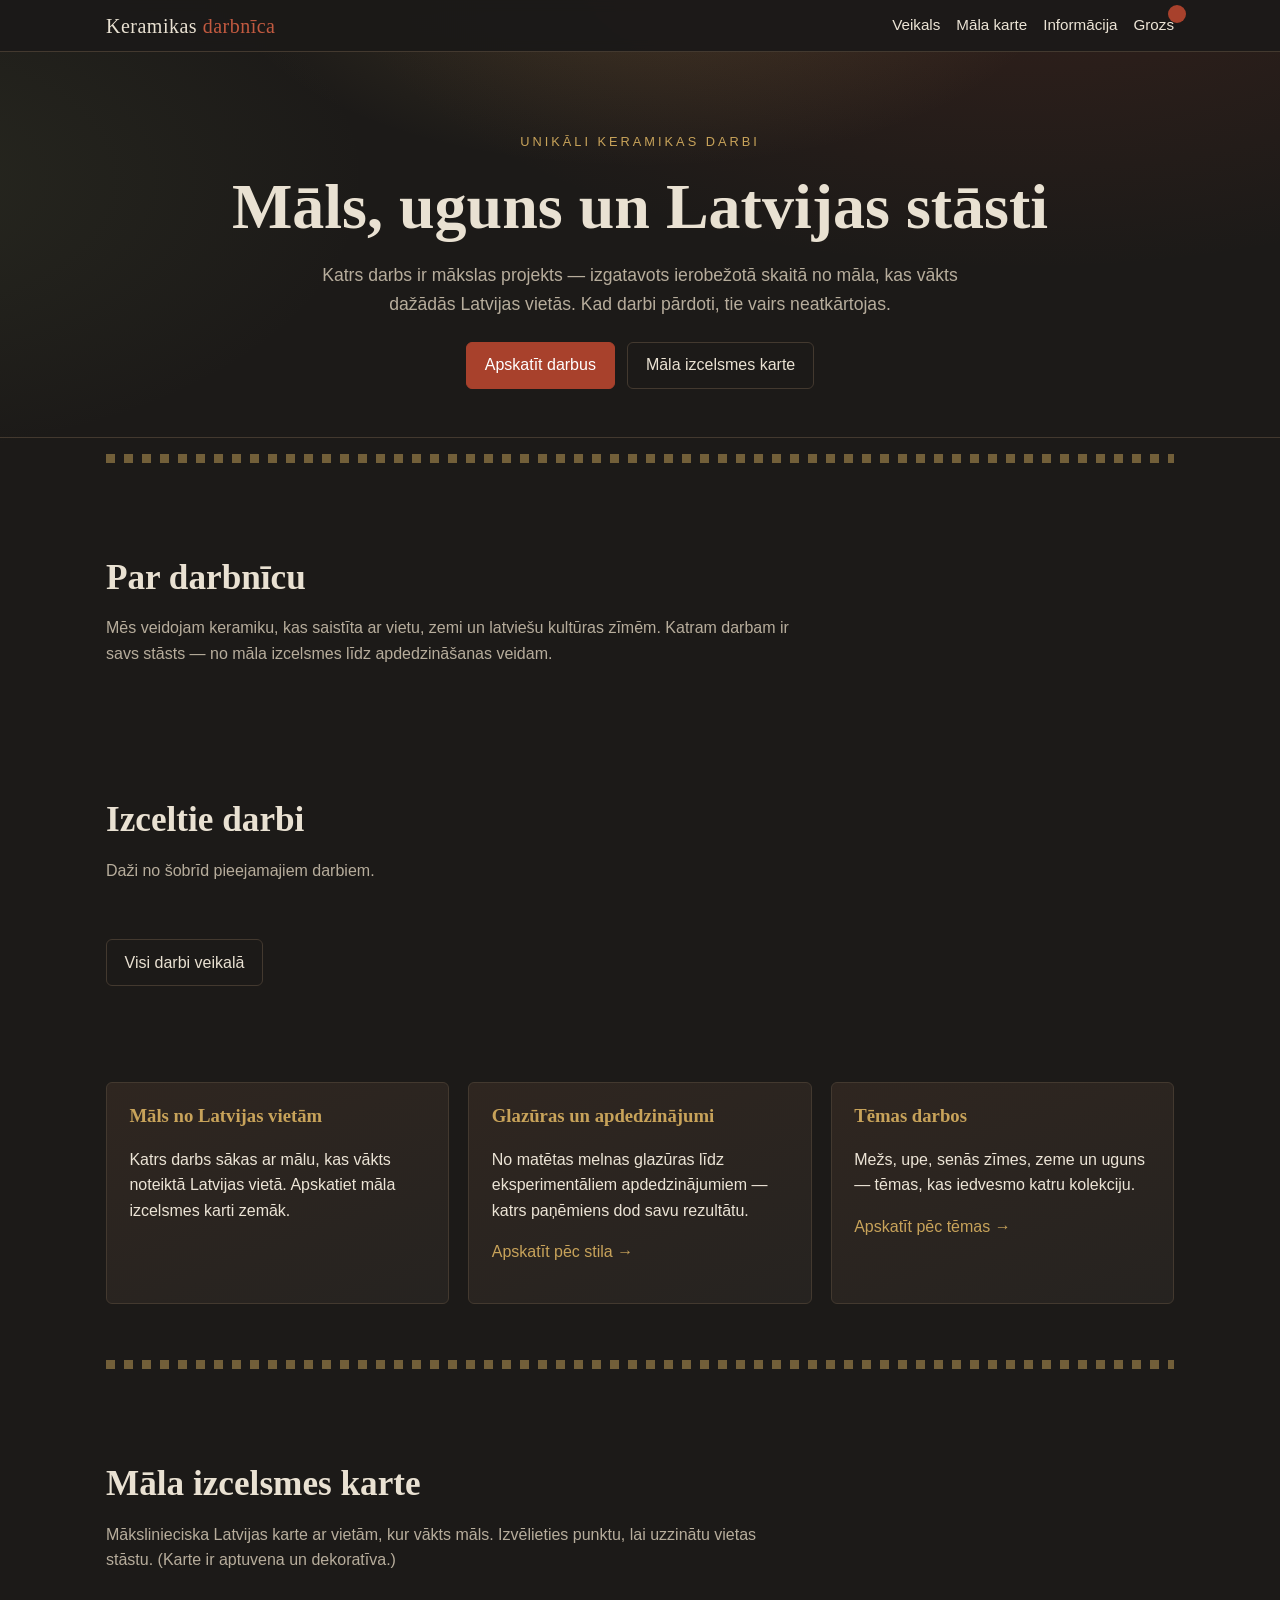
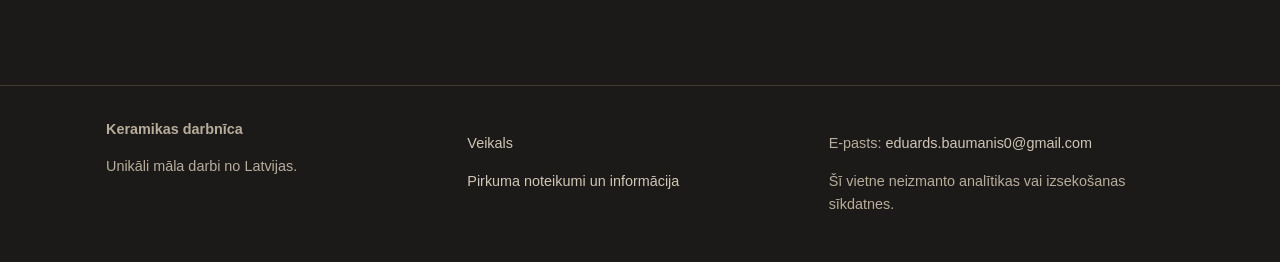
==== index.html @ 4bbc08e8 "Add complete Latvian ceramics e-store project Build a teaching-friendly e-store with plain HTML/CSS/" ====
<!DOCTYPE html>
<html lang="lv">
<head>
  <meta charset="UTF-8" />
  <meta name="viewport" content="width=device-width, initial-scale=1.0" />
  <title>Keramikas darbnīca – Unikāli māla darbi no Latvijas</title>
  <meta name="description" content="Unikāli, ierobežota skaita keramikas darbi no Latvijas māla. Māla izcelsmes karte, glazēšanas stili un darbu tēmas." />
  <!-- Open Graph tags for nicer link previews -->
  <meta property="og:title" content="Keramikas darbnīca – Unikāli māla darbi no Latvijas" />
  <meta property="og:description" content="Unikāli, ierobežota skaita keramikas darbi no Latvijas māla." />
  <meta property="og:type" content="website" />
  <link rel="stylesheet" href="css/style.css" />
</head>
<body>
  <a class="skip-link" href="#main">Pāriet uz saturu</a>

  <header class="site-header">
    <div class="container">
      <a class="brand" href="index.html">Keramikas <span>darbnīca</span></a>
      <nav class="main-nav" aria-label="Galvenā navigācija">
        <a href="shop.html">Veikals</a>
        <a href="index.html#mala-karte">Māla karte</a>
        <a href="legal.html">Informācija</a>
        <a class="cart-link" href="cart.html">Grozs
          <span id="cart-badge" class="cart-badge" hidden></span>
        </a>
      </nav>
    </div>
  </header>

  <main id="main">
    <!-- Hero -->
    <section class="hero">
      <div class="container">
        <p class="tagline">Unikāli keramikas darbi</p>
        <h1>Māls, uguns un Latvijas stāsti</h1>
        <p>
          Katrs darbs ir mākslas projekts — izgatavots ierobežotā skaitā no
          māla, kas vākts dažādās Latvijas vietās. Kad darbi pārdoti, tie
          vairs neatkārtojas.
        </p>
        <div class="hero-actions">
          <a class="btn btn-primary" href="shop.html">Apskatīt darbus</a>
          <a class="btn btn-secondary" href="index.html#mala-karte">Māla izcelsmes karte</a>
        </div>
      </div>
    </section>

    <div class="container"><div class="ornament" aria-hidden="true"></div></div>

    <!-- Intro -->
    <section class="section">
      <div class="container">
        <h2 class="section-title">Par darbnīcu</h2>
        <p class="section-intro">
          Mēs veidojam keramiku, kas saistīta ar vietu, zemi un latviešu
          kultūras zīmēm. Katram darbam ir savs stāsts — no māla izcelsmes
          līdz apdedzināšanas veidam.
        </p>
      </div>
    </section>

    <!-- Featured products -->
    <section class="section">
      <div class="container">
        <h2 class="section-title">Izceltie darbi</h2>
        <p class="section-intro">Daži no šobrīd pieejamajiem darbiem.</p>
        <div id="featured-grid" class="product-grid"></div>
        <p class="mt-2"><a class="btn btn-secondary" href="shop.html">Visi darbi veikalā</a></p>
      </div>
    </section>

    <!-- Storytelling sections -->
    <section class="section">
      <div class="container">
        <div class="story-grid">
          <article class="story-card">
            <h3>Māls no Latvijas vietām</h3>
            <p>Katrs darbs sākas ar mālu, kas vākts noteiktā Latvijas vietā.
               Apskatiet māla izcelsmes karti zemāk.</p>
          </article>
          <article class="story-card">
            <h3>Glazūras un apdedzinājumi</h3>
            <p>No matētas melnas glazūras līdz eksperimentāliem
               apdedzinājumiem — katrs paņēmiens dod savu rezultātu.</p>
            <p><a href="shop.html">Apskatīt pēc stila →</a></p>
          </article>
          <article class="story-card">
            <h3>Tēmas darbos</h3>
            <p>Mežs, upe, senās zīmes, zeme un uguns — tēmas, kas iedvesmo
               katru kolekciju.</p>
            <p><a href="shop.html">Apskatīt pēc tēmas →</a></p>
          </article>
        </div>
      </div>
    </section>

    <div class="container"><div class="ornament" aria-hidden="true"></div></div>

    <!-- Clay origin map -->
    <section class="section" id="mala-karte">
      <div class="container">
        <h2 class="section-title">Māla izcelsmes karte</h2>
        <p class="section-intro">
          Mākslinieciska Latvijas karte ar vietām, kur vākts māls. Izvēlieties
          punktu, lai uzzinātu vietas stāstu. (Karte ir aptuvena un dekoratīva.)
        </p>
        <div id="clay-map"></div>
      </div>
    </section>
  </main>

  <footer class="site-footer">
    <div class="container footer-grid">
      <div>
        <strong>Keramikas darbnīca</strong>
        <p>Unikāli māla darbi no Latvijas.</p>
      </div>
      <div>
        <p><a href="shop.html">Veikals</a></p>
        <p><a href="legal.html">Pirkuma noteikumi un informācija</a></p>
      </div>
      <div>
        <p>E-pasts: <a href="mailto:eduards.baumanis0@gmail.com">eduards.baumanis0@gmail.com</a></p>
        <p>Šī vietne neizmanto analītikas vai izsekošanas sīkdatnes.</p>
      </div>
    </div>
  </footer>

  <!-- config.js (your local copy of config.example.js) must load first -->
  <script src="js/config.js"></script>
  <script type="module">
    import { fetchFeaturedProducts } from "./js/products.js";
    import { formatPrice, escapeHtml, availabilityLabel } from "./js/utils.js";
    import { updateCartBadge } from "./js/cart.js";
    import { initMap } from "./js/map.js";

    updateCartBadge();

    // Render featured products on the homepage.
    (async () => {
      const grid = document.getElementById("featured-grid");
      try {
        const products = await fetchFeaturedProducts(3);
        if (products.length === 0) {
          grid.innerHTML = "<p>Pagaidām nav pieejamu darbu.</p>";
          return;
        }
        grid.innerHTML = products.map((p) => `
          <article class="product-card">
            <a class="product-card-link" href="product.html?id=${encodeURIComponent(p.id)}">
              <div class="product-card-image-wrap">
                <img class="product-card-image" src="${escapeHtml(p.mainImage.url)}"
                     alt="${escapeHtml(p.mainImage.alt)}" loading="lazy" />
              </div>
              <h3 class="product-card-title">${escapeHtml(p.title_lv)}</h3>
            </a>
            <p class="product-card-price">${formatPrice(p.price_eur)}</p>
            <p class="product-card-availability">${escapeHtml(availabilityLabel(p))}</p>
            <a class="btn btn-secondary product-card-cta" href="product.html?id=${encodeURIComponent(p.id)}">Apskatīt</a>
          </article>
        `).join("");
      } catch (e) {
        console.error(e);
        grid.innerHTML = "<p>Neizdevās ielādēt darbus.</p>";
      }
    })();

    initMap("#clay-map");
  </script>
</body>
</html>
---- css/style.css ----
/* ============================================================
   style.css
   Dark, artistic, folklore-inspired theme for the ceramics e-store.
   Mobile-first. Uses CSS variables, gradients and pure-CSS
   ornament patterns (no copyrighted images).
   ============================================================ */

/* ---------- Design tokens (colours, fonts, spacing) ---------- */
:root {
  --clay-red: #a8412c;
  --clay-red-soft: #c25a40;
  --charcoal: #1c1a18;
  --charcoal-2: #262320;
  --dark-brown: #2f2620;
  --muted-gold: #c8a35a;
  --moss-green: #6c7a4d;
  --linen: #e9e1d2;
  --linen-soft: #cfc6b6;
  --text: #ece4d6;
  --text-dim: #b7ad9c;
  --border: #43392f;

  --font-head: "Georgia", "Times New Roman", serif;
  --font-body: "Helvetica Neue", Arial, sans-serif;

  --space: 1rem;
  --radius: 6px;
  --maxw: 1100px;
}

/* ---------- Base reset ---------- */
*, *::before, *::after { box-sizing: border-box; }

html { scroll-behavior: smooth; }

body {
  margin: 0;
  font-family: var(--font-body);
  color: var(--text);
  line-height: 1.6;
  /* Earthy gradient background instead of a heavy image. */
  background:
    radial-gradient(1200px 600px at 80% -10%, rgba(168,65,44,0.18), transparent 60%),
    radial-gradient(900px 500px at -10% 20%, rgba(108,122,77,0.14), transparent 55%),
    var(--charcoal);
  background-attachment: fixed;
}

h1, h2, h3 { font-family: var(--font-head); line-height: 1.2; color: var(--linen); }

a { color: var(--muted-gold); text-decoration: none; }
a:hover { text-decoration: underline; }

img { max-width: 100%; display: block; }

.container { width: 100%; max-width: var(--maxw); margin: 0 auto; padding: 0 var(--space); }

/* ---------- Latvian-ornament inspired divider ----------
   A repeating CSS pattern of small diamonds (a nod to the
   ethnographic "Auseklis"/diamond motifs) - fully original. */
.ornament {
  height: 18px;
  background-image:
    linear-gradient(135deg, var(--muted-gold) 25%, transparent 25%),
    linear-gradient(225deg, var(--muted-gold) 25%, transparent 25%),
    linear-gradient(315deg, var(--muted-gold) 25%, transparent 25%),
    linear-gradient(45deg, var(--muted-gold) 25%, transparent 25%);
  background-size: 18px 18px;
  background-position: 0 0, 9px 0, 9px -9px, 0 9px;
  opacity: 0.5;
  margin: var(--space) 0;
}

/* ---------- Header / navigation ---------- */
.site-header {
  position: sticky; top: 0; z-index: 50;
  background: rgba(28,26,24,0.92);
  backdrop-filter: blur(6px);
  border-bottom: 1px solid var(--border);
}
.site-header .container {
  display: flex; align-items: center; justify-content: space-between;
  padding-top: 0.6rem; padding-bottom: 0.6rem; gap: var(--space);
}
.brand { font-family: var(--font-head); font-size: 1.25rem; color: var(--linen); letter-spacing: 0.5px; }
.brand span { color: var(--clay-red-soft); }

.main-nav { display: flex; gap: 1rem; align-items: center; flex-wrap: wrap; }
.main-nav a { color: var(--text); font-size: 0.95rem; }
.main-nav a:hover { color: var(--muted-gold); }

.cart-link { position: relative; }
.cart-badge {
  position: absolute; top: -8px; right: -12px;
  background: var(--clay-red); color: #fff;
  border-radius: 999px; font-size: 0.7rem;
  min-width: 18px; height: 18px; padding: 0 5px;
  display: inline-flex; align-items: center; justify-content: center;
}

/* ---------- Buttons ---------- */
.btn {
  display: inline-block; cursor: pointer;
  font: inherit; padding: 0.6rem 1.1rem;
  border-radius: var(--radius); border: 1px solid transparent;
  text-align: center; transition: background 0.15s, transform 0.05s;
}
.btn:active { transform: translateY(1px); }
.btn-primary { background: var(--clay-red); color: #fff; border-color: var(--clay-red); }
.btn-primary:hover { background: var(--clay-red-soft); text-decoration: none; }
.btn-primary:disabled { background: #5a5048; border-color: #5a5048; cursor: not-allowed; color: var(--text-dim); }
.btn-secondary { background: transparent; color: var(--linen); border-color: var(--border); }
.btn-secondary:hover { border-color: var(--muted-gold); color: var(--muted-gold); text-decoration: none; }
.btn-small { padding: 0.35rem 0.6rem; font-size: 0.85rem; }

/* ---------- Focus states (accessibility) ---------- */
a:focus-visible, button:focus-visible, input:focus-visible,
select:focus-visible, textarea:focus-visible, [tabindex]:focus-visible {
  outline: 3px solid var(--muted-gold);
  outline-offset: 2px;
}

/* ---------- Hero ---------- */
.hero {
  position: relative;
  padding: 4rem 0 3rem;
  text-align: center;
  border-bottom: 1px solid var(--border);
  background:
    radial-gradient(700px 320px at 50% -20%, rgba(200,163,90,0.18), transparent 60%);
}
.hero h1 { font-size: clamp(2.2rem, 6vw, 4rem); margin: 0.2rem 0; }
.hero p { color: var(--text-dim); max-width: 640px; margin: 1rem auto; font-size: 1.1rem; }
.hero .tagline { color: var(--muted-gold); text-transform: uppercase; letter-spacing: 3px; font-size: 0.8rem; }
.hero-actions { display: flex; gap: 0.8rem; justify-content: center; flex-wrap: wrap; margin-top: 1.5rem; }

/* ---------- Section headings ---------- */
.section { padding: 2.5rem 0; }
.section-title { font-size: clamp(1.5rem, 4vw, 2.2rem); margin-bottom: 0.3rem; }
.section-intro { color: var(--text-dim); max-width: 700px; margin-bottom: 1.5rem; }

/* ---------- Product grid ---------- */
.product-grid {
  display: grid; gap: 1.2rem;
  grid-template-columns: 1fr;
}
@media (min-width: 560px) { .product-grid { grid-template-columns: repeat(2, 1fr); } }
@media (min-width: 860px) { .product-grid { grid-template-columns: repeat(3, 1fr); } }

.product-card {
  background: var(--charcoal-2);
  border: 1px solid var(--border);
  border-radius: var(--radius);
  overflow: hidden;
  display: flex; flex-direction: column;
}
.product-card-link { color: inherit; }
.product-card-image-wrap { position: relative; aspect-ratio: 4 / 3; background: var(--dark-brown); }
.product-card-image { width: 100%; height: 100%; object-fit: cover; }
.product-card.is-sold-out .product-card-image { filter: grayscale(0.6) brightness(0.7); }
.badge {
  position: absolute; top: 0.6rem; left: 0.6rem;
  padding: 0.2rem 0.6rem; border-radius: var(--radius);
  font-size: 0.75rem; letter-spacing: 1px; text-transform: uppercase;
}
.badge-sold { background: var(--charcoal); color: var(--clay-red-soft); border: 1px solid var(--clay-red-soft); }

.product-card-title { font-size: 1.1rem; margin: 0.7rem 0.8rem 0.2rem; }
.product-card-meta { color: var(--text-dim); font-size: 0.85rem; margin: 0 0.8rem; }
.product-card-price { color: var(--muted-gold); font-size: 1.1rem; margin: 0.4rem 0.8rem 0; }
.product-card-availability { font-size: 0.85rem; color: var(--text-dim); margin: 0.2rem 0.8rem 0.6rem; }
.product-card-cta { margin: auto 0.8rem 0.8rem; }

/* ---------- Storytelling sections on homepage ---------- */
.story-grid { display: grid; gap: 1.2rem; grid-template-columns: 1fr; }
@media (min-width: 760px) { .story-grid { grid-template-columns: repeat(3, 1fr); } }
.story-card {
  background: linear-gradient(160deg, var(--dark-brown), var(--charcoal-2));
  border: 1px solid var(--border); border-radius: var(--radius);
  padding: 1.4rem;
}
.story-card h3 { color: var(--muted-gold); margin-top: 0; }

/* ---------- Filters (shop) ---------- */
.shop-layout { display: grid; gap: 1.5rem; grid-template-columns: 1fr; }
@media (min-width: 900px) { .shop-layout { grid-template-columns: 250px 1fr; } }
.filters {
  background: var(--charcoal-2); border: 1px solid var(--border);
  border-radius: var(--radius); padding: 1rem; align-self: start;
}
.filters h2 { font-size: 1.1rem; margin-top: 0; }
.filter-field { display: block; margin-bottom: 0.9rem; }
.filter-field span { display: block; font-size: 0.85rem; color: var(--text-dim); margin-bottom: 0.25rem; }

/* ---------- Forms ---------- */
input, select, textarea {
  width: 100%; font: inherit;
  padding: 0.55rem 0.6rem;
  background: var(--charcoal); color: var(--text);
  border: 1px solid var(--border); border-radius: var(--radius);
}
label { display: block; }
.form-field { margin-bottom: 1rem; }
.form-field > span { display: block; margin-bottom: 0.3rem; font-size: 0.9rem; color: var(--text-dim); }
.required-star { color: var(--clay-red-soft); }

/* ---------- Alerts ---------- */
.alert { padding: 0.7rem 0.9rem; border-radius: var(--radius); margin: 0.6rem 0; border: 1px solid var(--border); }
.alert-info { background: rgba(108,122,77,0.15); color: var(--linen); }
.alert-success { background: rgba(108,122,77,0.25); border-color: var(--moss-green); color: var(--linen); }
.alert-error { background: rgba(168,65,44,0.2); border-color: var(--clay-red); color: #f3d9d2; }

/* ---------- Product detail page ---------- */
.product-layout { display: grid; gap: 2rem; grid-template-columns: 1fr; }
@media (min-width: 800px) { .product-layout { grid-template-columns: 1fr 1fr; } }

.gallery-main {
  width: 100%; aspect-ratio: 1 / 1; object-fit: cover;
  border-radius: var(--radius); border: 1px solid var(--border); background: var(--dark-brown);
}
.gallery-thumbs { display: flex; gap: 0.5rem; margin-top: 0.6rem; flex-wrap: wrap; }
.gallery-thumb {
  width: 64px; height: 64px; padding: 0; cursor: pointer;
  border: 1px solid var(--border); border-radius: var(--radius); overflow: hidden; background: none;
}
.gallery-thumb.is-active { border-color: var(--muted-gold); }
.gallery-thumb img { width: 100%; height: 100%; object-fit: cover; }

.product-tagline { color: var(--muted-gold); text-transform: uppercase; letter-spacing: 2px; font-size: 0.75rem; margin: 0; }
.product-title { font-size: clamp(1.8rem, 4vw, 2.6rem); margin: 0.3rem 0; }
.product-price { color: var(--muted-gold); font-size: 1.6rem; margin: 0.3rem 0; }
.product-availability { font-weight: bold; }
.product-availability.is-sold-out { color: var(--clay-red-soft); }
.product-made { color: var(--text-dim); font-size: 0.9rem; }
.product-actions { display: flex; gap: 0.7rem; flex-wrap: wrap; margin: 1.2rem 0 0.5rem; }

.product-specs { border-top: 1px solid var(--border); margin-top: 1.4rem; padding-top: 1rem; }
.spec-row { display: grid; grid-template-columns: 1fr 1fr; gap: 0.5rem; padding: 0.35rem 0; border-bottom: 1px dashed var(--border); }
.spec-row dt { color: var(--text-dim); margin: 0; }
.spec-row dd { margin: 0; }

.product-story { margin-top: 2.5rem; max-width: 760px; }
.product-story h2 { color: var(--muted-gold); }

.related-grid { display: grid; gap: 1rem; grid-template-columns: repeat(2, 1fr); }
@media (min-width: 700px) { .related-grid { grid-template-columns: repeat(3, 1fr); } }
.related-card {
  background: var(--charcoal-2); border: 1px solid var(--border);
  border-radius: var(--radius); overflow: hidden; color: inherit;
  display: flex; flex-direction: column;
}
.related-card img { aspect-ratio: 4/3; object-fit: cover; }
.related-title { padding: 0.5rem 0.6rem 0; }
.related-price { padding: 0.2rem 0.6rem 0.6rem; color: var(--muted-gold); }

/* ---------- Cart ---------- */
.cart-list { list-style: none; padding: 0; margin: 0; }
.cart-item {
  display: grid; gap: 0.8rem; align-items: center;
  grid-template-columns: 64px 1fr auto;
  padding: 0.8rem 0; border-bottom: 1px solid var(--border);
}
.cart-item-image { width: 64px; height: 64px; object-fit: cover; border-radius: var(--radius); }
.cart-item-title { font-size: 1rem; margin: 0; }
.cart-item-price { color: var(--text-dim); font-size: 0.9rem; margin: 0; }
.cart-item-controls { display: flex; align-items: center; gap: 0.5rem; grid-column: 2 / 3; }
.qty-btn {
  width: 32px; height: 32px; border-radius: var(--radius);
  background: var(--charcoal); color: var(--text); border: 1px solid var(--border); cursor: pointer; font-size: 1.1rem;
}
.qty-value { min-width: 2ch; text-align: center; }
.cart-item-line-total { color: var(--muted-gold); grid-column: 3; }
.remove-btn { background: none; border: none; color: var(--clay-red-soft); cursor: pointer; grid-column: 3; justify-self: end; }
.cart-empty { color: var(--text-dim); }

.cart-summary { margin-top: 1.5rem; text-align: right; }
.cart-total { font-size: 1.4rem; color: var(--muted-gold); }

.checkout-layout { display: grid; gap: 2rem; grid-template-columns: 1fr; margin-top: 2rem; }
@media (min-width: 860px) { .checkout-layout { grid-template-columns: 1.2fr 1fr; } }
.checkout-form { background: var(--charcoal-2); border: 1px solid var(--border); border-radius: var(--radius); padding: 1.4rem; }

/* ---------- Map section ---------- */
.map-wrap { display: grid; gap: 1.2rem; grid-template-columns: 1fr; }
@media (min-width: 820px) { .map-wrap { grid-template-columns: 1.4fr 1fr; align-items: start; } }
.map-svg {
  width: 100%; height: auto; background:
    radial-gradient(500px 300px at 40% 30%, rgba(200,163,90,0.08), transparent 70%),
    var(--charcoal-2);
  border: 1px solid var(--border); border-radius: var(--radius);
}
.map-land { fill: var(--dark-brown); stroke: var(--muted-gold); stroke-width: 1.5; opacity: 0.9; }
.map-pin { cursor: pointer; }
.map-pin-dot { fill: var(--clay-red); }
.map-pin-ring { fill: none; stroke: var(--muted-gold); stroke-width: 1.5; opacity: 0.6;
  transform-box: fill-box; transform-origin: center; animation: pulse 2.5s ease-out infinite; }
.map-pin:hover .map-pin-dot, .map-pin:focus .map-pin-dot { fill: var(--muted-gold); }
@keyframes pulse { 0% { r: 9; opacity: 0.7; } 100% { r: 20; opacity: 0; } }
.map-detail { background: var(--charcoal-2); border: 1px solid var(--border); border-radius: var(--radius); padding: 1.2rem; min-height: 160px; }
.map-detail-title { color: var(--muted-gold); margin: 0; }
.map-detail-region { color: var(--text-dim); margin: 0.2rem 0 0.8rem; }
.map-hint { color: var(--text-dim); }

/* ---------- Legal page ---------- */
.legal-content { max-width: 760px; }
.legal-content h2 { color: var(--muted-gold); margin-top: 2rem; }
.review-note {
  background: rgba(168,65,44,0.15); border: 1px dashed var(--clay-red);
  padding: 0.6rem 0.9rem; border-radius: var(--radius); color: #f3d9d2; font-size: 0.9rem;
}

/* ---------- Footer ---------- */
.site-footer {
  border-top: 1px solid var(--border); margin-top: 3rem;
  padding: 2rem 0; color: var(--text-dim); font-size: 0.9rem;
}
.site-footer a { color: var(--linen-soft); }
.footer-grid { display: grid; gap: 1rem; grid-template-columns: 1fr; }
@media (min-width: 600px) { .footer-grid { grid-template-columns: repeat(3, 1fr); } }

/* ---------- Utility ---------- */
.text-center { text-align: center; }
.mt-2 { margin-top: 2rem; }
.success-box { max-width: 620px; margin: 3rem auto; text-align: center;
  background: var(--charcoal-2); border: 1px solid var(--border); border-radius: var(--radius); padding: 2rem; }
.skip-link { position: absolute; left: -999px; }
.skip-link:focus { left: 1rem; top: 0.5rem; background: var(--muted-gold); color: var(--charcoal); padding: 0.5rem; border-radius: var(--radius); z-index: 100; }
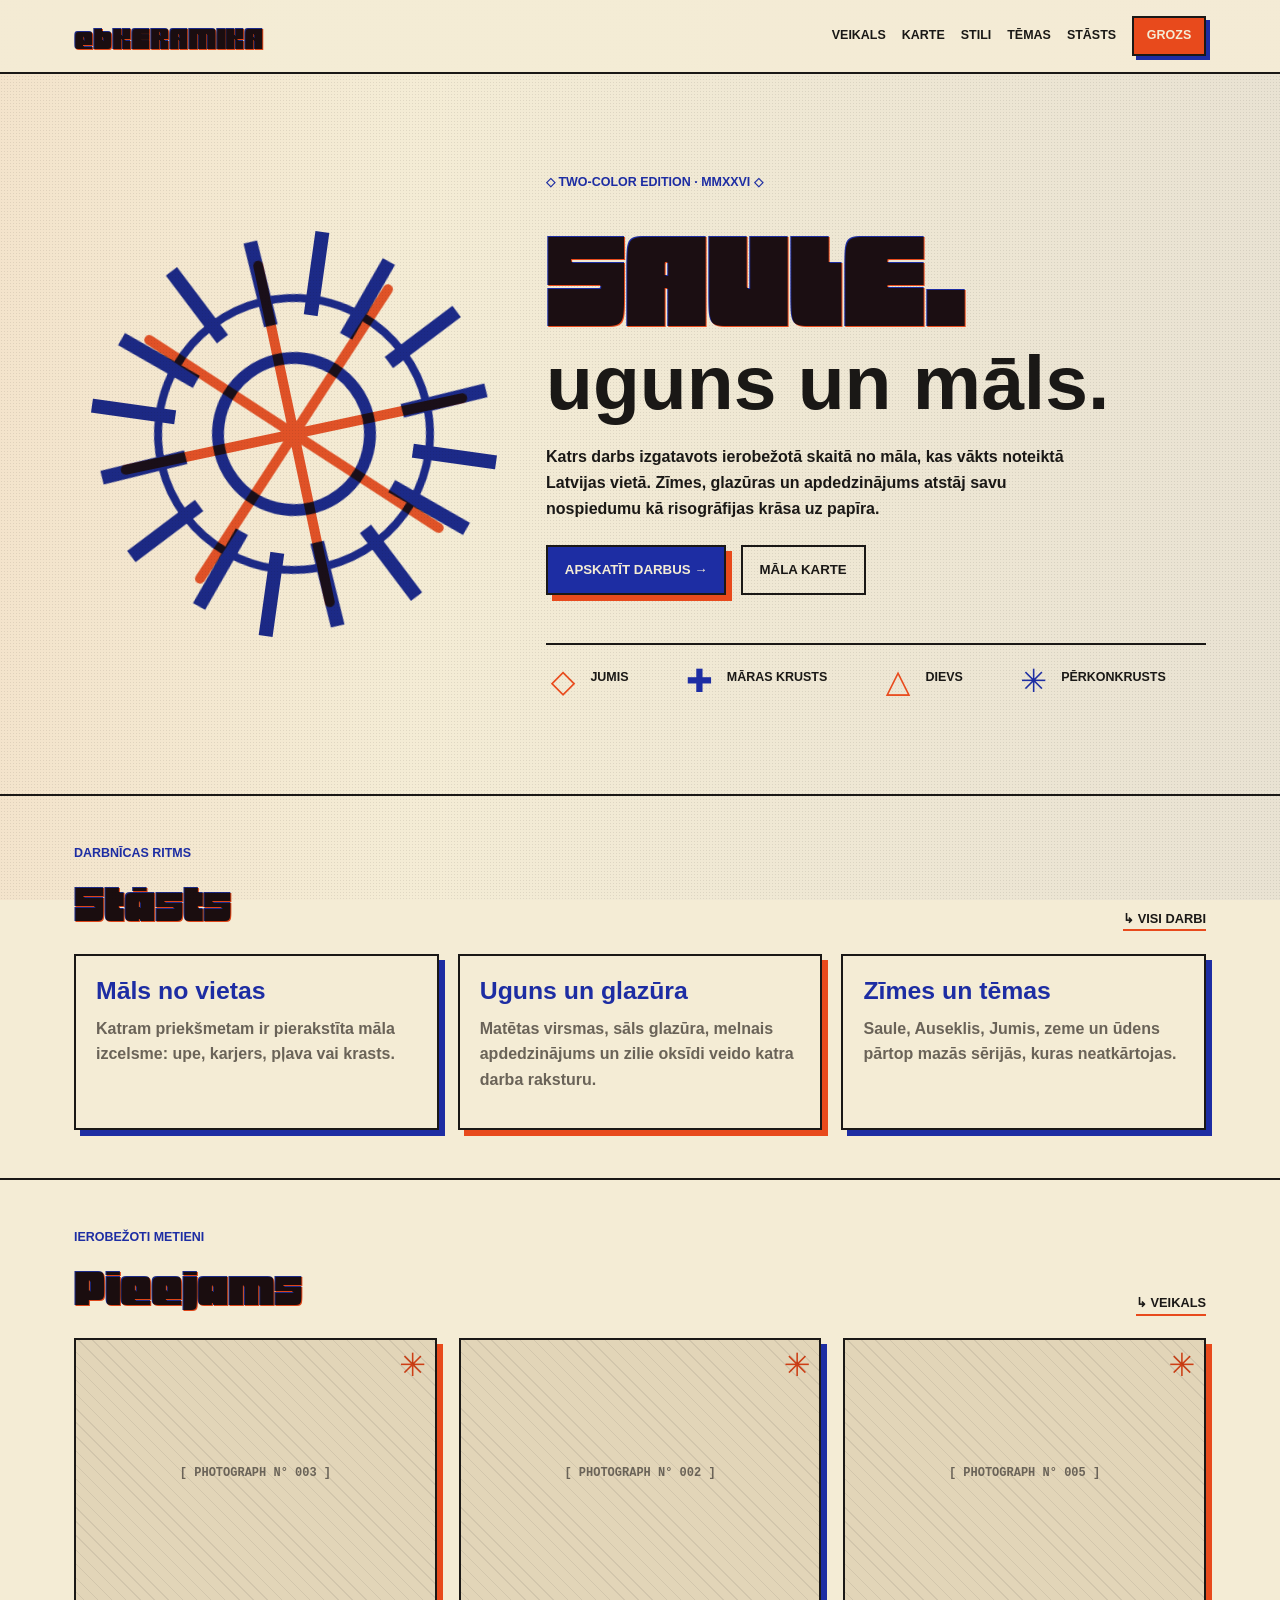
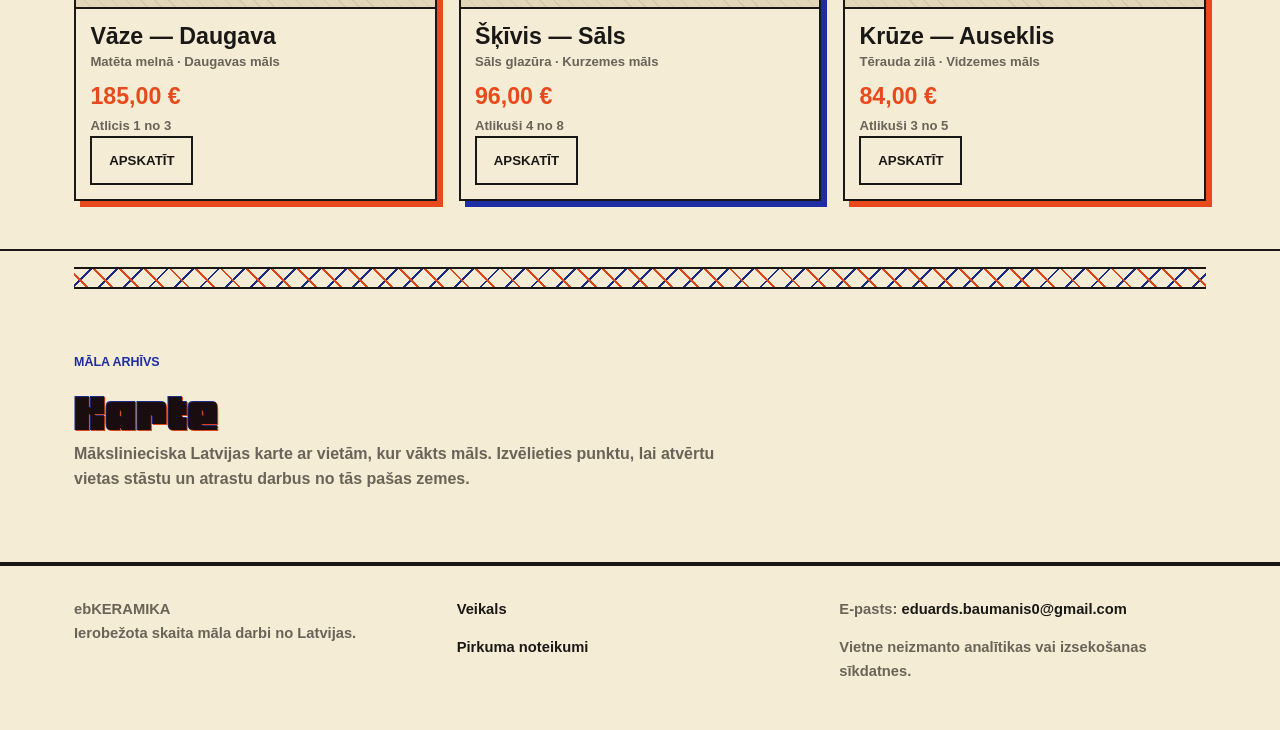
==== commit adcab9d7: "Add Latvian sun symbol scroll animation and website enhancements - Implement rotating Auseklis (Latv" ====
--- a/index.html
+++ b/index.html
@@ -3,12 +3,14 @@
 <head>
   <meta charset="UTF-8" />
   <meta name="viewport" content="width=device-width, initial-scale=1.0" />
-  <title>Keramikas darbnīca – Unikāli māla darbi no Latvijas</title>
-  <meta name="description" content="Unikāli, ierobežota skaita keramikas darbi no Latvijas māla. Māla izcelsmes karte, glazēšanas stili un darbu tēmas." />
-  <!-- Open Graph tags for nicer link previews -->
-  <meta property="og:title" content="Keramikas darbnīca – Unikāli māla darbi no Latvijas" />
-  <meta property="og:description" content="Unikāli, ierobežota skaita keramikas darbi no Latvijas māla." />
+  <title>ebKERAMIKA – Unikāli māla darbi no Latvijas</title>
+  <meta name="description" content="Ierobežota skaita keramikas darbi no Latvijas māla. Māla izcelsmes karte, glazēšanas stili un latviskas zīmes." />
+  <meta property="og:title" content="ebKERAMIKA – Unikāli māla darbi no Latvijas" />
+  <meta property="og:description" content="Ierobežota skaita keramika no Latvijas māla." />
   <meta property="og:type" content="website" />
+  <link rel="preconnect" href="https://fonts.googleapis.com">
+  <link rel="preconnect" href="https://fonts.gstatic.com" crossorigin>
+  <link href="https://fonts.googleapis.com/css2?family=Badeen+Display&display=swap" rel="stylesheet">
   <link rel="stylesheet" href="css/style.css" />
 </head>
 <body>
@@ -16,80 +18,152 @@
 
   <header class="site-header">
     <div class="container">
-      <a class="brand" href="index.html">Keramikas <span>darbnīca</span></a>
+      <a class="brand overprint-text" data-text="ebKERAMIKA" href="index.html">ebKERAMIKA</a>
       <nav class="main-nav" aria-label="Galvenā navigācija">
         <a href="shop.html">Veikals</a>
-        <a href="index.html#mala-karte">Māla karte</a>
-        <a href="legal.html">Informācija</a>
-        <a class="cart-link" href="cart.html">Grozs
-          <span id="cart-badge" class="cart-badge" hidden></span>
-        </a>
+        <a href="index.html#mala-karte">Karte</a>
+        <a href="index.html#stili">Stili</a>
+        <a href="index.html#temas">Tēmas</a>
+        <a href="index.html#stasts">Stāsts</a>
+        <a class="cart-link" href="cart.html">Grozs</a>
       </nav>
     </div>
   </header>
 
   <main id="main">
-    <!-- Hero -->
     <section class="hero">
       <div class="container">
-        <p class="tagline">Unikāli keramikas darbi</p>
-        <h1>Māls, uguns un Latvijas stāsti</h1>
-        <p>
-          Katrs darbs ir mākslas projekts — izgatavots ierobežotā skaitā no
-          māla, kas vākts dažādās Latvijas vietās. Kad darbi pārdoti, tie
-          vairs neatkārtojas.
-        </p>
-        <div class="hero-actions">
-          <a class="btn btn-primary" href="shop.html">Apskatīt darbus</a>
-          <a class="btn btn-secondary" href="index.html#mala-karte">Māla izcelsmes karte</a>
-        </div>
-      </div>
-    </section>
-
-    <div class="container"><div class="ornament" aria-hidden="true"></div></div>
-
-    <!-- Intro -->
-    <section class="section">
-      <div class="container">
-        <h2 class="section-title">Par darbnīcu</h2>
-        <p class="section-intro">
-          Mēs veidojam keramiku, kas saistīta ar vietu, zemi un latviešu
-          kultūras zīmēm. Katram darbam ir savs stāsts — no māla izcelsmes
-          līdz apdedzināšanas veidam.
-        </p>
-      </div>
-    </section>
-
-    <!-- Featured products -->
-    <section class="section">
-      <div class="container">
-        <h2 class="section-title">Izceltie darbi</h2>
-        <p class="section-intro">Daži no šobrīd pieejamajiem darbiem.</p>
-        <div id="featured-grid" class="product-grid"></div>
-        <p class="mt-2"><a class="btn btn-secondary" href="shop.html">Visi darbi veikalā</a></p>
-      </div>
-    </section>
-
-    <!-- Storytelling sections -->
-    <section class="section">
-      <div class="container">
+        <div class="hero-visual" aria-hidden="true">
+          <div class="hero-symbol is-blue" id="heroSunSymbol">
+            <svg viewBox="0 0 220 220" fill="none" xmlns="http://www.w3.org/2000/svg">
+              <circle cx="110" cy="110" r="38" stroke="currentColor" stroke-width="6" />
+              <circle cx="110" cy="110" r="68" stroke="currentColor" stroke-width="4" />
+              <g stroke="currentColor" stroke-width="7">
+                <path d="M110 8V50" />
+                <path d="M110 170V212" />
+                <path d="M8 110H50" />
+                <path d="M170 110H212" />
+                <path d="M38 38L68 68" />
+                <path d="M152 152L182 182" />
+                <path d="M182 38L152 68" />
+                <path d="M68 152L38 182" />
+                <path d="M75 18L91 58" />
+                <path d="M145 202L129 162" />
+                <path d="M202 75L162 91" />
+                <path d="M18 145L58 129" />
+                <path d="M145 18L129 58" />
+                <path d="M75 202L91 162" />
+                <path d="M202 145L162 129" />
+                <path d="M18 75L58 91" />
+              </g>
+            </svg>
+          </div>
+          <div class="hero-symbol is-clay">
+            <svg viewBox="0 0 220 220" fill="none" xmlns="http://www.w3.org/2000/svg">
+              <g stroke="currentColor" stroke-width="5" stroke-linecap="round">
+                <path d="M110 110L110 24" />
+                <path d="M110 110L110 196" />
+                <path d="M110 110L24 110" />
+                <path d="M110 110L196 110" />
+                <path d="M110 110L49 49" />
+                <path d="M110 110L171 171" />
+                <path d="M110 110L171 49" />
+                <path d="M110 110L49 171" />
+              </g>
+            </svg>
+          </div>
+        </div>
+
+        <div class="hero-copy">
+          <p class="eyebrow">◇ Two-color edition · MMXXVI ◇</p>
+          <h1>
+            <span class="overprint-text" data-text="SAULE.">SAULE.</span>
+            <em>uguns un māls.</em>
+          </h1>
+          <p>
+            Katrs darbs izgatavots ierobežotā skaitā no māla, kas vākts noteiktā Latvijas vietā.
+            Zīmes, glazūras un apdedzinājums atstāj savu nospiedumu kā risogrāfijas krāsa uz papīra.
+          </p>
+          <div class="hero-actions">
+            <a class="btn btn-primary" href="shop.html">Apskatīt darbus →</a>
+            <a class="btn btn-secondary" href="index.html#mala-karte">Māla karte</a>
+          </div>
+
+          <div class="symbol-legend" aria-label="Latviskās zīmes kolekcijās">
+            <div class="legend-item"><span class="legend-mark">◇</span><span>Jumis</span></div>
+            <div class="legend-item"><span class="legend-mark">✚</span><span>Māras krusts</span></div>
+            <div class="legend-item"><span class="legend-mark">△</span><span>Dievs</span></div>
+            <div class="legend-item"><span class="legend-mark">✳</span><span>Pērkonkrusts</span></div>
+          </div>
+        </div>
+      </div>
+    </section>
+
+    <section class="section" id="stasts">
+      <div class="container">
+        <div class="section-header">
+          <div>
+            <p class="eyebrow">Darbnīcas ritms</p>
+            <h2 class="section-title overprint-text" data-text="Stāsts">Stāsts</h2>
+          </div>
+          <a class="section-link" href="shop.html">↳ Visi darbi</a>
+        </div>
         <div class="story-grid">
           <article class="story-card">
-            <h3>Māls no Latvijas vietām</h3>
-            <p>Katrs darbs sākas ar mālu, kas vākts noteiktā Latvijas vietā.
-               Apskatiet māla izcelsmes karti zemāk.</p>
-          </article>
-          <article class="story-card">
-            <h3>Glazūras un apdedzinājumi</h3>
-            <p>No matētas melnas glazūras līdz eksperimentāliem
-               apdedzinājumiem — katrs paņēmiens dod savu rezultātu.</p>
-            <p><a href="shop.html">Apskatīt pēc stila →</a></p>
-          </article>
-          <article class="story-card">
-            <h3>Tēmas darbos</h3>
-            <p>Mežs, upe, senās zīmes, zeme un uguns — tēmas, kas iedvesmo
-               katru kolekciju.</p>
-            <p><a href="shop.html">Apskatīt pēc tēmas →</a></p>
+            <h3>Māls no vietas</h3>
+            <p>Katram priekšmetam ir pierakstīta māla izcelsme: upe, karjers, pļava vai krasts.</p>
+          </article>
+          <article class="story-card" id="stili">
+            <h3>Uguns un glazūra</h3>
+            <p>Matētas virsmas, sāls glazūra, melnais apdedzinājums un zilie oksīdi veido katra darba raksturu.</p>
+          </article>
+          <article class="story-card" id="temas">
+            <h3>Zīmes un tēmas</h3>
+            <p>Saule, Auseklis, Jumis, zeme un ūdens pārtop mazās sērijās, kuras neatkārtojas.</p>
+          </article>
+        </div>
+      </div>
+    </section>
+
+    <section class="section">
+      <div class="container">
+        <div class="section-header">
+          <div>
+            <p class="eyebrow">Ierobežoti metieni</p>
+            <h2 class="section-title overprint-text" data-text="Pieejams">Pieejams</h2>
+          </div>
+          <a class="section-link" href="shop.html">↳ Veikals</a>
+        </div>
+        <div id="featured-grid" class="product-grid">
+          <article class="product-card">
+            <a class="product-card-link" href="shop.html">
+              <div class="product-card-image-wrap"><div class="product-image-placeholder">[ photograph N° 003 ]</div></div>
+              <h3 class="product-card-title">Vāze — Daugava</h3>
+            </a>
+            <p class="product-card-meta">Matēta melnā · Daugavas māls</p>
+            <p class="product-card-price">185,00 €</p>
+            <p class="product-card-availability">Atlicis 1 no 3</p>
+            <a class="btn btn-secondary product-card-cta" href="shop.html">Apskatīt</a>
+          </article>
+          <article class="product-card">
+            <a class="product-card-link" href="shop.html">
+              <div class="product-card-image-wrap"><div class="product-image-placeholder">[ photograph N° 002 ]</div></div>
+              <h3 class="product-card-title">Šķīvis — Sāls</h3>
+            </a>
+            <p class="product-card-meta">Sāls glazūra · Kurzemes māls</p>
+            <p class="product-card-price">96,00 €</p>
+            <p class="product-card-availability">Atlikuši 4 no 8</p>
+            <a class="btn btn-secondary product-card-cta" href="shop.html">Apskatīt</a>
+          </article>
+          <article class="product-card">
+            <a class="product-card-link" href="shop.html">
+              <div class="product-card-image-wrap"><div class="product-image-placeholder">[ photograph N° 005 ]</div></div>
+              <h3 class="product-card-title">Krūze — Auseklis</h3>
+            </a>
+            <p class="product-card-meta">Tērauda zilā · Vidzemes māls</p>
+            <p class="product-card-price">84,00 €</p>
+            <p class="product-card-availability">Atlikuši 3 no 5</p>
+            <a class="btn btn-secondary product-card-cta" href="shop.html">Apskatīt</a>
           </article>
         </div>
       </div>
@@ -97,13 +171,13 @@
 
     <div class="container"><div class="ornament" aria-hidden="true"></div></div>
 
-    <!-- Clay origin map -->
     <section class="section" id="mala-karte">
       <div class="container">
-        <h2 class="section-title">Māla izcelsmes karte</h2>
+        <p class="eyebrow">Māla arhīvs</p>
+        <h2 class="section-title overprint-text" data-text="Karte">Karte</h2>
         <p class="section-intro">
-          Mākslinieciska Latvijas karte ar vietām, kur vākts māls. Izvēlieties
-          punktu, lai uzzinātu vietas stāstu. (Karte ir aptuvena un dekoratīva.)
+          Mākslinieciska Latvijas karte ar vietām, kur vākts māls. Izvēlieties punktu,
+          lai atvērtu vietas stāstu un atrastu darbus no tās pašas zemes.
         </p>
         <div id="clay-map"></div>
       </div>
@@ -113,21 +187,20 @@
   <footer class="site-footer">
     <div class="container footer-grid">
       <div>
-        <strong>Keramikas darbnīca</strong>
-        <p>Unikāli māla darbi no Latvijas.</p>
+        <strong>ebKERAMIKA</strong>
+        <p>Ierobežota skaita māla darbi no Latvijas.</p>
       </div>
       <div>
         <p><a href="shop.html">Veikals</a></p>
-        <p><a href="legal.html">Pirkuma noteikumi un informācija</a></p>
+        <p><a href="legal.html">Pirkuma noteikumi</a></p>
       </div>
       <div>
         <p>E-pasts: <a href="mailto:eduards.baumanis0@gmail.com">eduards.baumanis0@gmail.com</a></p>
-        <p>Šī vietne neizmanto analītikas vai izsekošanas sīkdatnes.</p>
+        <p>Vietne neizmanto analītikas vai izsekošanas sīkdatnes.</p>
       </div>
     </div>
   </footer>
 
-  <!-- config.js (your local copy of config.example.js) must load first -->
   <script src="js/config.js"></script>
   <script type="module">
     import { fetchFeaturedProducts } from "./js/products.js";
@@ -137,36 +210,43 @@
 
     updateCartBadge();
 
-    // Render featured products on the homepage.
     (async () => {
       const grid = document.getElementById("featured-grid");
       try {
         const products = await fetchFeaturedProducts(3);
         if (products.length === 0) {
-          grid.innerHTML = "<p>Pagaidām nav pieejamu darbu.</p>";
+          grid.innerHTML = '<p class="section-intro">Pagaidām nav pieejamu darbu.</p>';
           return;
         }
-        grid.innerHTML = products.map((p) => `
-          <article class="product-card">
-            <a class="product-card-link" href="product.html?id=${encodeURIComponent(p.id)}">
-              <div class="product-card-image-wrap">
-                <img class="product-card-image" src="${escapeHtml(p.mainImage.url)}"
-                     alt="${escapeHtml(p.mainImage.alt)}" loading="lazy" />
-              </div>
-              <h3 class="product-card-title">${escapeHtml(p.title_lv)}</h3>
-            </a>
-            <p class="product-card-price">${formatPrice(p.price_eur)}</p>
-            <p class="product-card-availability">${escapeHtml(availabilityLabel(p))}</p>
-            <a class="btn btn-secondary product-card-cta" href="product.html?id=${encodeURIComponent(p.id)}">Apskatīt</a>
-          </article>
-        `).join("");
+        grid.innerHTML = products.map((p, index) => {
+          const image = p.mainImage && p.mainImage.url
+            ? `<img class="product-card-image" src="${escapeHtml(p.mainImage.url)}" alt="${escapeHtml(p.mainImage.alt)}" loading="lazy" />`
+            : `<div class="product-image-placeholder">[ photograph N° ${String(index + 1).padStart(3, "0")} ]</div>`;
+          const meta = [
+            p.firing_styles ? p.firing_styles.name_lv : "",
+            p.clay_locations ? p.clay_locations.name_lv : ""
+          ].filter(Boolean).join(" · ");
+          return `
+            <article class="product-card">
+              <a class="product-card-link" href="product.html?id=${encodeURIComponent(p.id)}">
+                <div class="product-card-image-wrap">${image}</div>
+                <h3 class="product-card-title">${escapeHtml(p.title_lv)}</h3>
+              </a>
+              <p class="product-card-meta">${escapeHtml(meta || "Ierobežots metiens")}</p>
+              <p class="product-card-price">${formatPrice(p.price_eur)}</p>
+              <p class="product-card-availability">${escapeHtml(availabilityLabel(p))}</p>
+              <a class="btn btn-secondary product-card-cta" href="product.html?id=${encodeURIComponent(p.id)}">Apskatīt</a>
+            </article>
+          `;
+        }).join("");
       } catch (e) {
         console.error(e);
-        grid.innerHTML = "<p>Neizdevās ielādēt darbus.</p>";
+        grid.innerHTML = '<p class="section-intro">Neizdevās ielādēt darbus.</p>';
       }
     })();
 
     initMap("#clay-map");
   </script>
+  <script src="js/sun-scroll.js"></script>
 </body>
 </html>
--- a/css/style.css
+++ b/css/style.css
@@ -1,327 +1,1314 @@
 /* ============================================================
-   style.css
-   Dark, artistic, folklore-inspired theme for the ceramics e-store.
-   Mobile-first. Uses CSS variables, gradients and pure-CSS
-   ornament patterns (no copyrighted images).
+   Riso overprint redesign for the ceramics e-store.
+   Vanilla CSS, no build tools. The palette and composition follow
+   the supplied V8 Riso reference: paper, clay red, ink blue, black.
    ============================================================ */
 
-/* ---------- Design tokens (colours, fonts, spacing) ---------- */
 :root {
-  --clay-red: #a8412c;
-  --clay-red-soft: #c25a40;
-  --charcoal: #1c1a18;
-  --charcoal-2: #262320;
-  --dark-brown: #2f2620;
-  --muted-gold: #c8a35a;
-  --moss-green: #6c7a4d;
-  --linen: #e9e1d2;
-  --linen-soft: #cfc6b6;
-  --text: #ece4d6;
-  --text-dim: #b7ad9c;
-  --border: #43392f;
-
-  --font-head: "Georgia", "Times New Roman", serif;
-  --font-body: "Helvetica Neue", Arial, sans-serif;
+  --paper: #f4ecd5;
+  --paper-warm: #efe2bf;
+  --paper-deep: #e2d5b8;
+  --clay: #e84a1c;
+  --blue: #1d2da3;
+  --ink: #1a1816;
+  --dim: #6a6358;
+  --white-ink: #fff8e6;
+  --success: #526b42;
+  --danger: #b9351b;
+
+  --font-head: "Badeen Display", system-ui;
+  --font-body: Inter, "Helvetica Neue", Arial, sans-serif;
 
   --space: 1rem;
-  --radius: 6px;
-  --maxw: 1100px;
-}
-
-/* ---------- Base reset ---------- */
+  --radius: 0;
+  --maxw: 1180px;
+  --line: 2px solid var(--ink);
+  --shadow-blue: 6px 6px 0 var(--blue);
+  --shadow-clay: 6px 6px 0 var(--clay);
+}
+
 *, *::before, *::after { box-sizing: border-box; }
 
 html { scroll-behavior: smooth; }
 
 body {
   margin: 0;
+  min-height: 100vh;
   font-family: var(--font-body);
-  color: var(--text);
+  color: var(--ink);
   line-height: 1.6;
-  /* Earthy gradient background instead of a heavy image. */
+  background: var(--paper);
+}
+
+body::before {
+  content: "";
+  position: fixed;
+  inset: 0;
+  z-index: -1;
+  pointer-events: none;
+  opacity: 0.45;
+  mix-blend-mode: multiply;
+  background-image: radial-gradient(rgba(0, 0, 0, 0.18) 0.6px, transparent 0.6px);
+  background-size: 3px 3px;
+}
+
+body::after {
+  content: "";
+  position: fixed;
+  inset: 0;
+  z-index: -2;
+  pointer-events: none;
   background:
-    radial-gradient(1200px 600px at 80% -10%, rgba(168,65,44,0.18), transparent 60%),
-    radial-gradient(900px 500px at -10% 20%, rgba(108,122,77,0.14), transparent 55%),
-    var(--charcoal);
-  background-attachment: fixed;
-}
-
-h1, h2, h3 { font-family: var(--font-head); line-height: 1.2; color: var(--linen); }
-
-a { color: var(--muted-gold); text-decoration: none; }
+    linear-gradient(90deg, rgba(232, 74, 28, 0.05), transparent 32%, rgba(29, 45, 163, 0.05)),
+    var(--paper);
+}
+
+h1, h2, h3 {
+  margin-top: 0;
+  font-family: var(--font-head);
+  font-weight: 400;
+  color: var(--ink);
+  line-height: 1;
+  letter-spacing: 0;
+}
+
+p,
+li,
+dt,
+dd,
+label,
+input,
+select,
+textarea,
+button,
+.main-nav,
+.btn,
+.eyebrow,
+.section-intro,
+.product-card-meta,
+.product-card-availability,
+.product-tagline,
+.product-made,
+.product-short,
+.hint,
+.alert,
+.cart-total,
+.legal-content,
+.site-footer {
+  font-family: var(--font-body);
+}
+
+p { margin-top: 0; }
+
+a {
+  color: var(--blue);
+  text-decoration: none;
+  text-decoration-thickness: 2px;
+  text-underline-offset: 4px;
+}
+
 a:hover { text-decoration: underline; }
 
-img { max-width: 100%; display: block; }
-
-.container { width: 100%; max-width: var(--maxw); margin: 0 auto; padding: 0 var(--space); }
-
-/* ---------- Latvian-ornament inspired divider ----------
-   A repeating CSS pattern of small diamonds (a nod to the
-   ethnographic "Auseklis"/diamond motifs) - fully original. */
-.ornament {
-  height: 18px;
-  background-image:
-    linear-gradient(135deg, var(--muted-gold) 25%, transparent 25%),
-    linear-gradient(225deg, var(--muted-gold) 25%, transparent 25%),
-    linear-gradient(315deg, var(--muted-gold) 25%, transparent 25%),
-    linear-gradient(45deg, var(--muted-gold) 25%, transparent 25%);
-  background-size: 18px 18px;
-  background-position: 0 0, 9px 0, 9px -9px, 0 9px;
-  opacity: 0.5;
-  margin: var(--space) 0;
+img { display: block; max-width: 100%; }
+
+.badeen-display-regular {
+  font-family: "Badeen Display", system-ui;
+  font-weight: 400;
+  font-style: normal;
+}
+
+.container {
+  width: 100%;
+  max-width: var(--maxw);
+  margin: 0 auto;
+  padding: 0 var(--space);
+}
+
+.skip-link {
+  position: absolute;
+  left: -999px;
+}
+
+.skip-link:focus {
+  left: 1rem;
+  top: 0.5rem;
+  z-index: 100;
+  padding: 0.55rem 0.75rem;
+  background: var(--blue);
+  color: var(--paper);
+  border: var(--line);
+}
+
+/* ---------- Riso utilities ---------- */
+.overprint-text {
+  position: relative;
+  display: inline-block;
+  color: var(--blue);
+  mix-blend-mode: multiply;
+}
+
+.overprint-text::before {
+  content: attr(data-text);
+  position: absolute;
+  left: 1px;
+  top: 1px;
+  color: var(--clay);
+  mix-blend-mode: multiply;
+  pointer-events: none;
+}
+
+.eyebrow {
+  margin: 0 0 0.75rem;
+  color: var(--blue);
+  font-size: 0.78rem;
+  font-weight: 800;
+  text-transform: uppercase;
+  letter-spacing: 0;
+}
+
+.riso-rule {
+  border-top: var(--line);
+}
+
+.riso-panel {
+  background: var(--paper);
+  border: var(--line);
+  box-shadow: var(--shadow-blue);
+}
+
+.riso-panel.is-clay {
+  box-shadow: var(--shadow-clay);
 }
 
 /* ---------- Header / navigation ---------- */
 .site-header {
-  position: sticky; top: 0; z-index: 50;
-  background: rgba(28,26,24,0.92);
-  backdrop-filter: blur(6px);
-  border-bottom: 1px solid var(--border);
-}
+  position: sticky;
+  top: 0;
+  z-index: 50;
+  background: rgba(244, 236, 213, 0.96);
+  border-bottom: var(--line);
+}
+
 .site-header .container {
-  display: flex; align-items: center; justify-content: space-between;
-  padding-top: 0.6rem; padding-bottom: 0.6rem; gap: var(--space);
-}
-.brand { font-family: var(--font-head); font-size: 1.25rem; color: var(--linen); letter-spacing: 0.5px; }
-.brand span { color: var(--clay-red-soft); }
-
-.main-nav { display: flex; gap: 1rem; align-items: center; flex-wrap: wrap; }
-.main-nav a { color: var(--text); font-size: 0.95rem; }
-.main-nav a:hover { color: var(--muted-gold); }
-
-.cart-link { position: relative; }
-.cart-badge {
-  position: absolute; top: -8px; right: -12px;
-  background: var(--clay-red); color: #fff;
-  border-radius: 999px; font-size: 0.7rem;
-  min-width: 18px; height: 18px; padding: 0 5px;
-  display: inline-flex; align-items: center; justify-content: center;
+  display: flex;
+  align-items: center;
+  justify-content: space-between;
+  gap: 1rem;
+  padding-top: 1rem;
+  padding-bottom: 1rem;
+}
+
+.brand {
+  flex: 0 0 auto;
+  font-family: var(--font-head);
+  font-size: 1.8rem;
+  font-weight: 400;
+  line-height: 1;
+  color: var(--blue);
+}
+
+.brand:hover { text-decoration: none; }
+
+.main-nav {
+  display: flex;
+  align-items: center;
+  justify-content: flex-end;
+  flex-wrap: wrap;
+  gap: 1rem;
+}
+
+.main-nav a {
+  color: var(--ink);
+  font-size: 0.78rem;
+  font-weight: 800;
+  text-transform: uppercase;
+  letter-spacing: 0;
+}
+
+.main-nav a:hover {
+  color: var(--blue);
+  text-decoration-color: var(--clay);
+}
+
+.cart-link {
+  position: relative;
+  display: inline-flex;
+  align-items: center;
+  min-height: 40px;
+  padding: 0.5rem 0.8rem;
+  color: var(--paper) !important;
+  background: var(--clay);
+  border: var(--line);
+  box-shadow: 4px 4px 0 var(--blue);
+}
+
+.cart-link:hover {
+  color: var(--paper) !important;
+  text-decoration: none;
+  transform: translate(-1px, -1px);
 }
 
 /* ---------- Buttons ---------- */
 .btn {
-  display: inline-block; cursor: pointer;
-  font: inherit; padding: 0.6rem 1.1rem;
-  border-radius: var(--radius); border: 1px solid transparent;
-  text-align: center; transition: background 0.15s, transform 0.05s;
-}
-.btn:active { transform: translateY(1px); }
-.btn-primary { background: var(--clay-red); color: #fff; border-color: var(--clay-red); }
-.btn-primary:hover { background: var(--clay-red-soft); text-decoration: none; }
-.btn-primary:disabled { background: #5a5048; border-color: #5a5048; cursor: not-allowed; color: var(--text-dim); }
-.btn-secondary { background: transparent; color: var(--linen); border-color: var(--border); }
-.btn-secondary:hover { border-color: var(--muted-gold); color: var(--muted-gold); text-decoration: none; }
-.btn-small { padding: 0.35rem 0.6rem; font-size: 0.85rem; }
-
-/* ---------- Focus states (accessibility) ---------- */
-a:focus-visible, button:focus-visible, input:focus-visible,
-select:focus-visible, textarea:focus-visible, [tabindex]:focus-visible {
-  outline: 3px solid var(--muted-gold);
-  outline-offset: 2px;
+  display: inline-flex;
+  align-items: center;
+  justify-content: center;
+  gap: 0.4rem;
+  min-height: 44px;
+  padding: 0.75rem 1.05rem;
+  cursor: pointer;
+  border: var(--line);
+  border-radius: var(--radius);
+  font: inherit;
+  font-size: 0.83rem;
+  font-weight: 800;
+  text-align: center;
+  text-transform: uppercase;
+  letter-spacing: 0;
+  transition: transform 0.12s ease, box-shadow 0.12s ease, background 0.12s ease;
+}
+
+.btn:hover {
+  text-decoration: none;
+  transform: translate(-2px, -2px);
+}
+
+.btn:active {
+  transform: translate(0, 0);
+  box-shadow: none;
+}
+
+.btn-primary {
+  color: var(--paper);
+  background: var(--blue);
+  box-shadow: var(--shadow-clay);
+}
+
+.btn-primary:hover { color: var(--paper); }
+
+.btn-primary:disabled {
+  color: var(--dim);
+  background: var(--paper-deep);
+  box-shadow: none;
+  cursor: not-allowed;
+}
+
+.btn-secondary {
+  color: var(--ink);
+  background: transparent;
+  box-shadow: none;
+}
+
+.btn-secondary:hover {
+  color: var(--ink);
+  box-shadow: 4px 4px 0 var(--clay);
+}
+
+.btn-small {
+  min-height: 34px;
+  padding: 0.4rem 0.65rem;
+  font-size: 0.75rem;
+}
+
+.btn-danger {
+  color: var(--paper);
+  background: var(--danger);
+  box-shadow: 4px 4px 0 var(--blue);
+}
+
+/* ---------- Focus states ---------- */
+a:focus-visible,
+button:focus-visible,
+input:focus-visible,
+select:focus-visible,
+textarea:focus-visible,
+[tabindex]:focus-visible {
+  outline: 3px solid var(--blue);
+  outline-offset: 3px;
 }
 
 /* ---------- Hero ---------- */
 .hero {
   position: relative;
-  padding: 4rem 0 3rem;
-  text-align: center;
-  border-bottom: 1px solid var(--border);
+  overflow: hidden;
+  border-bottom: var(--line);
+}
+
+.hero .container {
+  display: grid;
+  gap: 2rem;
+  align-items: center;
+  min-height: 720px;
+  padding-top: 2rem;
+  padding-bottom: 2rem;
+}
+
+.hero-visual {
+  position: relative;
+  min-height: 310px;
+}
+
+.hero-symbol {
+  position: absolute;
+  inset: 0;
+  display: grid;
+  place-items: center;
+  color: var(--blue);
+  mix-blend-mode: multiply;
+  will-change: transform;
+}
+
+.hero-symbol svg {
+  width: min(100%, 460px);
+  height: auto;
+  overflow: visible;
+}
+
+.hero-symbol.is-clay {
+  color: var(--clay);
+  opacity: 0.92;
+  transform: rotate(-12deg);
+}
+
+.hero-symbol.is-blue {
+  transform: rotate(calc(8deg + var(--sun-rotation, 0deg)));
+}
+
+.hero-copy {
+  position: relative;
+  z-index: 2;
+}
+
+.hero h1 {
+  margin: 0;
+  font-size: 4.7rem;
+  font-weight: 400;
+}
+
+.hero h1 em {
+  display: block;
+  margin-top: 0.55rem;
+  color: var(--ink);
+  font-family: var(--font-body);
+  font-size: 2.35rem;
+  font-style: normal;
+  font-weight: 900;
+  line-height: 1.05;
+}
+
+.hero-copy > p:not(.eyebrow) {
+  max-width: 34rem;
+  margin: 1.35rem 0 0;
+  font-size: 1rem;
+  font-weight: 600;
+}
+
+.hero-actions {
+  display: flex;
+  flex-wrap: wrap;
+  gap: 0.9rem;
+  margin-top: 1.5rem;
+}
+
+.symbol-legend {
+  display: grid;
+  gap: 0.85rem;
+  margin-top: 3rem;
+  padding-top: 1rem;
+  border-top: var(--line);
+}
+
+.legend-item {
+  display: flex;
+  align-items: center;
+  gap: 0.65rem;
+  color: var(--ink);
+  font-size: 0.78rem;
+  font-weight: 800;
+  text-transform: uppercase;
+}
+
+.legend-mark {
+  display: inline-grid;
+  place-items: center;
+  width: 34px;
+  height: 34px;
+  color: var(--blue);
+  font-family: var(--font-head);
+  font-size: 2rem;
+  line-height: 1;
+}
+
+.legend-item:nth-child(odd) .legend-mark { color: var(--clay); }
+
+/* ---------- Sections ---------- */
+.section {
+  padding: 3rem 0;
+  border-bottom: var(--line);
+}
+
+.section-header {
+  display: flex;
+  align-items: end;
+  justify-content: space-between;
+  gap: 1rem;
+  margin-bottom: 1.4rem;
+}
+
+.section-title {
+  margin-bottom: 0.45rem;
+  font-size: 3rem;
+  font-weight: 400;
+}
+
+.section-intro {
+  max-width: 43rem;
+  margin-bottom: 1.4rem;
+  color: var(--dim);
+  font-weight: 600;
+}
+
+.section-link {
+  color: var(--ink);
+  border-bottom: 2px solid var(--clay);
+  font-size: 0.8rem;
+  font-weight: 800;
+  text-transform: uppercase;
+}
+
+.section-link:hover {
+  color: var(--blue);
+  text-decoration: none;
+}
+
+.page-hero {
+  padding: 3rem 0 2.25rem;
+  border-bottom: var(--line);
+}
+
+.page-hero .section-title {
+  margin-bottom: 0.6rem;
+  font-size: 4.4rem;
+}
+
+.intro-grid,
+.story-grid {
+  display: grid;
+  gap: 1.2rem;
+}
+
+.story-card,
+.info-card {
+  padding: 1.25rem;
+  background: var(--paper);
+  border: var(--line);
+  box-shadow: var(--shadow-blue);
+}
+
+.story-card:nth-child(even),
+.info-card:nth-child(even) {
+  box-shadow: var(--shadow-clay);
+}
+
+.story-card h3,
+.info-card h3 {
+  margin-bottom: 0.65rem;
+  color: var(--blue);
+  font-family: var(--font-body);
+  font-size: 1.55rem;
+  font-weight: 800;
+  line-height: 1.2;
+}
+
+.story-card p,
+.info-card p {
+  color: var(--dim);
+  font-weight: 600;
+}
+
+.ornament {
+  height: 22px;
+  margin: 1rem 0;
+  border-top: var(--line);
+  border-bottom: var(--line);
   background:
-    radial-gradient(700px 320px at 50% -20%, rgba(200,163,90,0.18), transparent 60%);
-}
-.hero h1 { font-size: clamp(2.2rem, 6vw, 4rem); margin: 0.2rem 0; }
-.hero p { color: var(--text-dim); max-width: 640px; margin: 1rem auto; font-size: 1.1rem; }
-.hero .tagline { color: var(--muted-gold); text-transform: uppercase; letter-spacing: 3px; font-size: 0.8rem; }
-.hero-actions { display: flex; gap: 0.8rem; justify-content: center; flex-wrap: wrap; margin-top: 1.5rem; }
-
-/* ---------- Section headings ---------- */
-.section { padding: 2.5rem 0; }
-.section-title { font-size: clamp(1.5rem, 4vw, 2.2rem); margin-bottom: 0.3rem; }
-.section-intro { color: var(--text-dim); max-width: 700px; margin-bottom: 1.5rem; }
+    repeating-linear-gradient(45deg, transparent 0 8px, var(--clay) 8px 10px, transparent 10px 18px),
+    repeating-linear-gradient(-45deg, transparent 0 8px, var(--blue) 8px 10px, transparent 10px 18px);
+  mix-blend-mode: multiply;
+}
 
 /* ---------- Product grid ---------- */
 .product-grid {
-  display: grid; gap: 1.2rem;
+  display: grid;
   grid-template-columns: 1fr;
-}
-@media (min-width: 560px) { .product-grid { grid-template-columns: repeat(2, 1fr); } }
-@media (min-width: 860px) { .product-grid { grid-template-columns: repeat(3, 1fr); } }
+  gap: 1.35rem;
+}
 
 .product-card {
-  background: var(--charcoal-2);
-  border: 1px solid var(--border);
+  display: flex;
+  flex-direction: column;
+  min-width: 0;
+  background: var(--paper);
+  border: var(--line);
+  box-shadow: var(--shadow-clay);
+}
+
+.product-card:nth-child(even) {
+  box-shadow: var(--shadow-blue);
+}
+
+.product-card-link {
+  color: inherit;
+}
+
+.product-card-link:hover {
+  text-decoration: none;
+}
+
+.product-card-image-wrap {
+  position: relative;
+  display: grid;
+  place-items: center;
+  aspect-ratio: 4 / 3;
+  overflow: hidden;
+  background:
+    repeating-linear-gradient(45deg, rgba(26, 24, 22, 0.08) 0 1px, transparent 1px 10px),
+    var(--paper-deep);
+  border-bottom: var(--line);
+}
+
+.product-card-image {
+  width: 100%;
+  height: 100%;
+  object-fit: cover;
+  filter: saturate(0.9) contrast(1.05);
+}
+
+.product-image-placeholder {
+  color: var(--dim);
+  font-family: ui-monospace, SFMono-Regular, Menlo, Consolas, monospace;
+  font-size: 0.75rem;
+  font-weight: 700;
+  text-transform: uppercase;
+}
+
+.product-card-image-wrap::after {
+  content: "✳";
+  position: absolute;
+  right: 0.55rem;
+  top: 0.35rem;
+  color: var(--clay);
+  font-family: var(--font-head);
+  font-size: 2rem;
+  line-height: 1;
+  mix-blend-mode: multiply;
+}
+
+.product-card.is-sold-out .product-card-image {
+  filter: grayscale(0.75) contrast(0.9);
+}
+
+.badge {
+  position: absolute;
+  left: 0.65rem;
+  top: 0.65rem;
+  padding: 0.25rem 0.55rem;
+  color: var(--paper);
+  background: var(--ink);
+  border: 1px solid var(--paper);
+  font-size: 0.75rem;
+  font-weight: 800;
+  text-transform: uppercase;
+}
+
+.badge-sold {
+  background: var(--clay);
+}
+
+.product-card-title {
+  margin: 0;
+  padding: 0.85rem 0.9rem 0.1rem;
+  font-family: var(--font-body);
+  font-size: 1.45rem;
+  font-weight: 800;
+  line-height: 1.15;
+}
+
+.product-card-meta,
+.product-card-availability {
+  margin: 0;
+  padding: 0 0.9rem;
+  color: var(--dim);
+  font-size: 0.82rem;
+  font-weight: 700;
+}
+
+.product-card-price {
+  margin: 0.35rem 0 0;
+  padding: 0 0.9rem;
+  color: var(--clay);
+  font-size: 1.45rem;
+  font-weight: 900;
+}
+
+.product-card-cta {
+  align-self: flex-start;
+  margin: auto 0.9rem 0.9rem;
+}
+
+/* ---------- Shop filters ---------- */
+.shop-layout {
+  display: grid;
+  gap: 1.5rem;
+  grid-template-columns: 1fr;
+}
+
+.filters,
+.checkout-form,
+.map-detail,
+.success-box {
+  background: var(--paper);
+  border: var(--line);
+  box-shadow: var(--shadow-blue);
+}
+
+.filters {
+  align-self: start;
+  padding: 1rem;
+}
+
+.filters h2 {
+  margin-bottom: 1rem;
+  font-size: 1.55rem;
+}
+
+.filter-field {
+  display: block;
+  margin-bottom: 0.9rem;
+}
+
+.filter-field span,
+.form-field > span,
+.form-field label,
+label {
+  display: block;
+  margin-bottom: 0.25rem;
+  color: var(--ink);
+  font-size: 0.86rem;
+  font-weight: 800;
+}
+
+input,
+select,
+textarea {
+  width: 100%;
+  min-height: 42px;
+  padding: 0.55rem 0.6rem;
+  color: var(--ink);
+  background: var(--white-ink);
+  border: var(--line);
   border-radius: var(--radius);
+  font: inherit;
+}
+
+textarea {
+  min-height: 96px;
+  resize: vertical;
+}
+
+.required-star { color: var(--clay); }
+
+.hint {
+  color: var(--dim);
+  font-size: 0.85rem;
+  font-weight: 600;
+}
+
+/* ---------- Alerts ---------- */
+.alert {
+  margin: 0.75rem 0;
+  padding: 0.75rem 0.9rem;
+  border: var(--line);
+  font-weight: 700;
+}
+
+.alert-info {
+  color: var(--ink);
+  background: var(--paper-deep);
+}
+
+.alert-success {
+  color: var(--paper);
+  background: var(--success);
+}
+
+.alert-error {
+  color: var(--paper);
+  background: var(--danger);
+}
+
+/* ---------- Product detail ---------- */
+.back-link {
+  display: inline-block;
+  margin-bottom: 1.25rem;
+  color: var(--ink);
+  font-weight: 800;
+  text-transform: uppercase;
+}
+
+.product-layout {
+  display: grid;
+  gap: 1.5rem;
+}
+
+.gallery-main {
+  width: 100%;
+  aspect-ratio: 1 / 1;
+  object-fit: cover;
+  background: var(--paper-deep);
+  border: var(--line);
+  box-shadow: var(--shadow-clay);
+}
+
+.gallery-placeholder {
+  display: grid;
+  place-items: center;
+  width: 100%;
+  aspect-ratio: 1 / 1;
+  background:
+    repeating-linear-gradient(45deg, rgba(26, 24, 22, 0.08) 0 1px, transparent 1px 12px),
+    var(--paper-deep);
+  border: var(--line);
+  box-shadow: var(--shadow-clay);
+  color: var(--dim);
+  font-family: ui-monospace, SFMono-Regular, Menlo, Consolas, monospace;
+  font-weight: 800;
+  text-transform: uppercase;
+}
+
+.gallery-thumbs {
+  display: flex;
+  flex-wrap: wrap;
+  gap: 0.6rem;
+  margin-top: 0.8rem;
+}
+
+.gallery-thumb {
+  width: 68px;
+  height: 68px;
+  padding: 0;
   overflow: hidden;
-  display: flex; flex-direction: column;
-}
-.product-card-link { color: inherit; }
-.product-card-image-wrap { position: relative; aspect-ratio: 4 / 3; background: var(--dark-brown); }
-.product-card-image { width: 100%; height: 100%; object-fit: cover; }
-.product-card.is-sold-out .product-card-image { filter: grayscale(0.6) brightness(0.7); }
-.badge {
-  position: absolute; top: 0.6rem; left: 0.6rem;
-  padding: 0.2rem 0.6rem; border-radius: var(--radius);
-  font-size: 0.75rem; letter-spacing: 1px; text-transform: uppercase;
-}
-.badge-sold { background: var(--charcoal); color: var(--clay-red-soft); border: 1px solid var(--clay-red-soft); }
-
-.product-card-title { font-size: 1.1rem; margin: 0.7rem 0.8rem 0.2rem; }
-.product-card-meta { color: var(--text-dim); font-size: 0.85rem; margin: 0 0.8rem; }
-.product-card-price { color: var(--muted-gold); font-size: 1.1rem; margin: 0.4rem 0.8rem 0; }
-.product-card-availability { font-size: 0.85rem; color: var(--text-dim); margin: 0.2rem 0.8rem 0.6rem; }
-.product-card-cta { margin: auto 0.8rem 0.8rem; }
-
-/* ---------- Storytelling sections on homepage ---------- */
-.story-grid { display: grid; gap: 1.2rem; grid-template-columns: 1fr; }
-@media (min-width: 760px) { .story-grid { grid-template-columns: repeat(3, 1fr); } }
-.story-card {
-  background: linear-gradient(160deg, var(--dark-brown), var(--charcoal-2));
-  border: 1px solid var(--border); border-radius: var(--radius);
-  padding: 1.4rem;
-}
-.story-card h3 { color: var(--muted-gold); margin-top: 0; }
-
-/* ---------- Filters (shop) ---------- */
-.shop-layout { display: grid; gap: 1.5rem; grid-template-columns: 1fr; }
-@media (min-width: 900px) { .shop-layout { grid-template-columns: 250px 1fr; } }
-.filters {
-  background: var(--charcoal-2); border: 1px solid var(--border);
-  border-radius: var(--radius); padding: 1rem; align-self: start;
-}
-.filters h2 { font-size: 1.1rem; margin-top: 0; }
-.filter-field { display: block; margin-bottom: 0.9rem; }
-.filter-field span { display: block; font-size: 0.85rem; color: var(--text-dim); margin-bottom: 0.25rem; }
-
-/* ---------- Forms ---------- */
-input, select, textarea {
-  width: 100%; font: inherit;
-  padding: 0.55rem 0.6rem;
-  background: var(--charcoal); color: var(--text);
-  border: 1px solid var(--border); border-radius: var(--radius);
-}
-label { display: block; }
-.form-field { margin-bottom: 1rem; }
-.form-field > span { display: block; margin-bottom: 0.3rem; font-size: 0.9rem; color: var(--text-dim); }
-.required-star { color: var(--clay-red-soft); }
-
-/* ---------- Alerts ---------- */
-.alert { padding: 0.7rem 0.9rem; border-radius: var(--radius); margin: 0.6rem 0; border: 1px solid var(--border); }
-.alert-info { background: rgba(108,122,77,0.15); color: var(--linen); }
-.alert-success { background: rgba(108,122,77,0.25); border-color: var(--moss-green); color: var(--linen); }
-.alert-error { background: rgba(168,65,44,0.2); border-color: var(--clay-red); color: #f3d9d2; }
-
-/* ---------- Product detail page ---------- */
-.product-layout { display: grid; gap: 2rem; grid-template-columns: 1fr; }
-@media (min-width: 800px) { .product-layout { grid-template-columns: 1fr 1fr; } }
-
-.gallery-main {
-  width: 100%; aspect-ratio: 1 / 1; object-fit: cover;
-  border-radius: var(--radius); border: 1px solid var(--border); background: var(--dark-brown);
-}
-.gallery-thumbs { display: flex; gap: 0.5rem; margin-top: 0.6rem; flex-wrap: wrap; }
-.gallery-thumb {
-  width: 64px; height: 64px; padding: 0; cursor: pointer;
-  border: 1px solid var(--border); border-radius: var(--radius); overflow: hidden; background: none;
-}
-.gallery-thumb.is-active { border-color: var(--muted-gold); }
-.gallery-thumb img { width: 100%; height: 100%; object-fit: cover; }
-
-.product-tagline { color: var(--muted-gold); text-transform: uppercase; letter-spacing: 2px; font-size: 0.75rem; margin: 0; }
-.product-title { font-size: clamp(1.8rem, 4vw, 2.6rem); margin: 0.3rem 0; }
-.product-price { color: var(--muted-gold); font-size: 1.6rem; margin: 0.3rem 0; }
-.product-availability { font-weight: bold; }
-.product-availability.is-sold-out { color: var(--clay-red-soft); }
-.product-made { color: var(--text-dim); font-size: 0.9rem; }
-.product-actions { display: flex; gap: 0.7rem; flex-wrap: wrap; margin: 1.2rem 0 0.5rem; }
-
-.product-specs { border-top: 1px solid var(--border); margin-top: 1.4rem; padding-top: 1rem; }
-.spec-row { display: grid; grid-template-columns: 1fr 1fr; gap: 0.5rem; padding: 0.35rem 0; border-bottom: 1px dashed var(--border); }
-.spec-row dt { color: var(--text-dim); margin: 0; }
-.spec-row dd { margin: 0; }
-
-.product-story { margin-top: 2.5rem; max-width: 760px; }
-.product-story h2 { color: var(--muted-gold); }
-
-.related-grid { display: grid; gap: 1rem; grid-template-columns: repeat(2, 1fr); }
-@media (min-width: 700px) { .related-grid { grid-template-columns: repeat(3, 1fr); } }
+  cursor: pointer;
+  background: var(--paper-deep);
+  border: var(--line);
+}
+
+.gallery-thumb.is-active {
+  box-shadow: 4px 4px 0 var(--blue);
+}
+
+.gallery-thumb img {
+  width: 100%;
+  height: 100%;
+  object-fit: cover;
+}
+
+.product-info {
+  padding: 1.25rem;
+  background: var(--paper);
+  border: var(--line);
+  box-shadow: var(--shadow-blue);
+}
+
+.product-tagline {
+  margin: 0 0 0.45rem;
+  color: var(--blue);
+  font-size: 0.78rem;
+  font-weight: 800;
+  text-transform: uppercase;
+}
+
+.product-title {
+  margin-bottom: 0.45rem;
+  font-size: 3rem;
+  font-weight: 800;
+}
+
+.product-price {
+  margin-bottom: 0.35rem;
+  color: var(--clay);
+  font-size: 2rem;
+  font-weight: 900;
+}
+
+.product-availability {
+  margin-bottom: 0.2rem;
+  font-weight: 900;
+}
+
+.product-availability.is-sold-out {
+  color: var(--danger);
+}
+
+.product-made,
+.product-short {
+  color: var(--dim);
+  font-weight: 600;
+}
+
+.product-actions {
+  display: flex;
+  flex-wrap: wrap;
+  gap: 0.8rem;
+  margin: 1.2rem 0;
+}
+
+.add-status {
+  margin: 0;
+}
+
+.product-specs {
+  display: grid;
+  margin: 1.2rem 0 0;
+  border-top: var(--line);
+}
+
+.spec-row {
+  display: grid;
+  grid-template-columns: minmax(9rem, 0.8fr) 1.2fr;
+  gap: 1rem;
+  padding: 0.55rem 0;
+  border-bottom: 1px dashed var(--ink);
+}
+
+.spec-row dt,
+.spec-row dd {
+  margin: 0;
+}
+
+.spec-row dt {
+  color: var(--dim);
+  font-weight: 800;
+}
+
+.product-story {
+  max-width: 760px;
+  margin-top: 2.5rem;
+  padding: 1.25rem;
+  background: var(--paper);
+  border: var(--line);
+  box-shadow: var(--shadow-clay);
+}
+
+.product-story h2 {
+  color: var(--blue);
+  font-size: 2.4rem;
+}
+
+.related-grid {
+  display: grid;
+  grid-template-columns: 1fr;
+  gap: 1rem;
+}
+
 .related-card {
-  background: var(--charcoal-2); border: 1px solid var(--border);
-  border-radius: var(--radius); overflow: hidden; color: inherit;
-  display: flex; flex-direction: column;
-}
-.related-card img { aspect-ratio: 4/3; object-fit: cover; }
-.related-title { padding: 0.5rem 0.6rem 0; }
-.related-price { padding: 0.2rem 0.6rem 0.6rem; color: var(--muted-gold); }
-
-/* ---------- Cart ---------- */
-.cart-list { list-style: none; padding: 0; margin: 0; }
+  display: flex;
+  flex-direction: column;
+  color: inherit;
+  background: var(--paper);
+  border: var(--line);
+  box-shadow: 4px 4px 0 var(--clay);
+}
+
+.related-card:hover {
+  text-decoration: none;
+  transform: translate(-1px, -1px);
+}
+
+.related-card img {
+  aspect-ratio: 4 / 3;
+  object-fit: cover;
+  border-bottom: var(--line);
+}
+
+.related-placeholder {
+  display: grid;
+  place-items: center;
+  aspect-ratio: 4 / 3;
+  color: var(--dim);
+  background:
+    repeating-linear-gradient(45deg, rgba(26, 24, 22, 0.08) 0 1px, transparent 1px 10px),
+    var(--paper-deep);
+  border-bottom: var(--line);
+  font-family: ui-monospace, SFMono-Regular, Menlo, Consolas, monospace;
+  font-size: 0.72rem;
+  font-weight: 800;
+  text-transform: uppercase;
+}
+
+.related-title,
+.related-price {
+  padding: 0.2rem 0.7rem;
+  font-weight: 800;
+}
+
+.related-title {
+  padding-top: 0.65rem;
+}
+
+.related-price {
+  color: var(--clay);
+}
+
+/* ---------- Cart / checkout ---------- */
+.checkout-layout {
+  display: grid;
+  gap: 1.5rem;
+}
+
+.checkout-form {
+  padding: 1.25rem;
+}
+
+.checkout-form h2 {
+  font-size: 2rem;
+}
+
+.cart-list {
+  display: grid;
+  gap: 1rem;
+  padding: 0;
+  margin: 0;
+  list-style: none;
+}
+
 .cart-item {
-  display: grid; gap: 0.8rem; align-items: center;
-  grid-template-columns: 64px 1fr auto;
-  padding: 0.8rem 0; border-bottom: 1px solid var(--border);
-}
-.cart-item-image { width: 64px; height: 64px; object-fit: cover; border-radius: var(--radius); }
-.cart-item-title { font-size: 1rem; margin: 0; }
-.cart-item-price { color: var(--text-dim); font-size: 0.9rem; margin: 0; }
-.cart-item-controls { display: flex; align-items: center; gap: 0.5rem; grid-column: 2 / 3; }
+  display: grid;
+  grid-template-columns: 76px 1fr;
+  gap: 0.75rem;
+  align-items: center;
+  padding: 0.8rem;
+  background: var(--paper);
+  border: var(--line);
+  box-shadow: 4px 4px 0 var(--clay);
+}
+
+.cart-item-image {
+  width: 76px;
+  height: 76px;
+  object-fit: cover;
+  background: var(--paper-deep);
+  border: var(--line);
+}
+
+.cart-item-placeholder {
+  display: grid;
+  place-items: center;
+  color: var(--blue);
+  font-family: var(--font-head);
+  font-size: 2.2rem;
+  line-height: 1;
+}
+
+.cart-item-title {
+  margin: 0;
+  font-size: 1.2rem;
+}
+
+.cart-item-price,
+.cart-empty {
+  margin: 0;
+  color: var(--dim);
+  font-weight: 700;
+}
+
+.cart-item-controls {
+  display: flex;
+  align-items: center;
+  gap: 0.45rem;
+  grid-column: 2;
+}
+
 .qty-btn {
-  width: 32px; height: 32px; border-radius: var(--radius);
-  background: var(--charcoal); color: var(--text); border: 1px solid var(--border); cursor: pointer; font-size: 1.1rem;
-}
-.qty-value { min-width: 2ch; text-align: center; }
-.cart-item-line-total { color: var(--muted-gold); grid-column: 3; }
-.remove-btn { background: none; border: none; color: var(--clay-red-soft); cursor: pointer; grid-column: 3; justify-self: end; }
-.cart-empty { color: var(--text-dim); }
-
-.cart-summary { margin-top: 1.5rem; text-align: right; }
-.cart-total { font-size: 1.4rem; color: var(--muted-gold); }
-
-.checkout-layout { display: grid; gap: 2rem; grid-template-columns: 1fr; margin-top: 2rem; }
-@media (min-width: 860px) { .checkout-layout { grid-template-columns: 1.2fr 1fr; } }
-.checkout-form { background: var(--charcoal-2); border: 1px solid var(--border); border-radius: var(--radius); padding: 1.4rem; }
-
-/* ---------- Map section ---------- */
-.map-wrap { display: grid; gap: 1.2rem; grid-template-columns: 1fr; }
-@media (min-width: 820px) { .map-wrap { grid-template-columns: 1.4fr 1fr; align-items: start; } }
+  display: inline-grid;
+  place-items: center;
+  width: 34px;
+  height: 34px;
+  cursor: pointer;
+  color: var(--ink);
+  background: var(--white-ink);
+  border: var(--line);
+  font-size: 1.2rem;
+  font-weight: 900;
+}
+
+.qty-value {
+  min-width: 2ch;
+  text-align: center;
+  font-weight: 900;
+}
+
+.cart-item-line-total {
+  grid-column: 2;
+  margin: 0;
+  color: var(--clay);
+  font-size: 1.2rem;
+  font-weight: 900;
+}
+
+.remove-btn {
+  grid-column: 2;
+  justify-self: start;
+  padding: 0;
+  cursor: pointer;
+  color: var(--danger);
+  background: transparent;
+  border: 0;
+  font: inherit;
+  font-weight: 800;
+  text-decoration: underline;
+  text-decoration-thickness: 2px;
+  text-underline-offset: 3px;
+}
+
+.cart-summary {
+  margin-top: 1rem;
+  text-align: right;
+}
+
+.cart-total {
+  color: var(--blue);
+  font-size: 1.6rem;
+  font-weight: 900;
+}
+
+/* ---------- Map ---------- */
+.map-wrap {
+  display: grid;
+  gap: 1.2rem;
+}
+
 .map-svg {
-  width: 100%; height: auto; background:
-    radial-gradient(500px 300px at 40% 30%, rgba(200,163,90,0.08), transparent 70%),
-    var(--charcoal-2);
-  border: 1px solid var(--border); border-radius: var(--radius);
-}
-.map-land { fill: var(--dark-brown); stroke: var(--muted-gold); stroke-width: 1.5; opacity: 0.9; }
-.map-pin { cursor: pointer; }
-.map-pin-dot { fill: var(--clay-red); }
-.map-pin-ring { fill: none; stroke: var(--muted-gold); stroke-width: 1.5; opacity: 0.6;
-  transform-box: fill-box; transform-origin: center; animation: pulse 2.5s ease-out infinite; }
-.map-pin:hover .map-pin-dot, .map-pin:focus .map-pin-dot { fill: var(--muted-gold); }
-@keyframes pulse { 0% { r: 9; opacity: 0.7; } 100% { r: 20; opacity: 0; } }
-.map-detail { background: var(--charcoal-2); border: 1px solid var(--border); border-radius: var(--radius); padding: 1.2rem; min-height: 160px; }
-.map-detail-title { color: var(--muted-gold); margin: 0; }
-.map-detail-region { color: var(--text-dim); margin: 0.2rem 0 0.8rem; }
-.map-hint { color: var(--text-dim); }
-
-/* ---------- Legal page ---------- */
-.legal-content { max-width: 760px; }
-.legal-content h2 { color: var(--muted-gold); margin-top: 2rem; }
+  width: 100%;
+  height: auto;
+  background:
+    repeating-linear-gradient(45deg, rgba(232, 74, 28, 0.08) 0 1px, transparent 1px 14px),
+    var(--paper-deep);
+  border: var(--line);
+  box-shadow: var(--shadow-clay);
+}
+
+.map-land {
+  fill: var(--paper);
+  stroke: var(--blue);
+  stroke-width: 3;
+}
+
+.map-pin {
+  cursor: pointer;
+}
+
+.map-pin-dot {
+  fill: var(--clay);
+  stroke: var(--ink);
+  stroke-width: 2;
+}
+
+.map-pin-ring {
+  fill: none;
+  stroke: var(--blue);
+  stroke-width: 2;
+  transform-box: fill-box;
+  transform-origin: center;
+  animation: pulse 2.5s ease-out infinite;
+}
+
+.map-pin:hover .map-pin-dot,
+.map-pin:focus .map-pin-dot {
+  fill: var(--blue);
+}
+
+@keyframes pulse {
+  0% { r: 9; opacity: 0.75; }
+  100% { r: 22; opacity: 0; }
+}
+
+.map-detail {
+  min-height: 180px;
+  padding: 1.1rem;
+}
+
+.map-detail-title {
+  margin-bottom: 0.4rem;
+  color: var(--blue);
+  font-size: 1.7rem;
+}
+
+.map-detail-region,
+.map-hint,
+.map-detail-desc,
+.map-detail-story {
+  color: var(--dim);
+  font-weight: 600;
+}
+
+/* ---------- Legal / success ---------- */
+.legal-content {
+  max-width: 820px;
+}
+
+.legal-content h2 {
+  margin-top: 2rem;
+  color: var(--blue);
+  font-size: 2rem;
+}
+
 .review-note {
-  background: rgba(168,65,44,0.15); border: 1px dashed var(--clay-red);
-  padding: 0.6rem 0.9rem; border-radius: var(--radius); color: #f3d9d2; font-size: 0.9rem;
+  display: inline-block;
+  padding: 0.6rem 0.8rem;
+  color: var(--ink);
+  background: var(--paper-deep);
+  border: var(--line);
+  box-shadow: 4px 4px 0 var(--clay);
+  font-weight: 700;
+}
+
+.success-box {
+  max-width: 650px;
+  margin: 4rem auto;
+  padding: 2rem;
+  text-align: center;
+}
+
+.success-box h1 {
+  color: var(--blue);
+  font-size: 3.2rem;
 }
 
 /* ---------- Footer ---------- */
 .site-footer {
-  border-top: 1px solid var(--border); margin-top: 3rem;
-  padding: 2rem 0; color: var(--text-dim); font-size: 0.9rem;
-}
-.site-footer a { color: var(--linen-soft); }
-.footer-grid { display: grid; gap: 1rem; grid-template-columns: 1fr; }
-@media (min-width: 600px) { .footer-grid { grid-template-columns: repeat(3, 1fr); } }
+  padding: 2rem 0;
+  color: var(--dim);
+  border-top: var(--line);
+  font-size: 0.92rem;
+  font-weight: 600;
+}
+
+.site-footer a {
+  color: var(--ink);
+}
+
+.footer-grid {
+  display: grid;
+  gap: 1rem;
+}
 
 /* ---------- Utility ---------- */
 .text-center { text-align: center; }
 .mt-2 { margin-top: 2rem; }
-.success-box { max-width: 620px; margin: 3rem auto; text-align: center;
-  background: var(--charcoal-2); border: 1px solid var(--border); border-radius: var(--radius); padding: 2rem; }
-.skip-link { position: absolute; left: -999px; }
-.skip-link:focus { left: 1rem; top: 0.5rem; background: var(--muted-gold); color: var(--charcoal); padding: 0.5rem; border-radius: var(--radius); z-index: 100; }
+
+/* ---------- Responsive layout ---------- */
+@media (min-width: 560px) {
+  .product-grid,
+  .related-grid,
+  .story-grid,
+  .intro-grid {
+    grid-template-columns: repeat(2, 1fr);
+  }
+
+  .symbol-legend {
+    grid-template-columns: repeat(2, 1fr);
+  }
+
+  .cart-item {
+    grid-template-columns: 86px 1fr auto;
+  }
+
+  .cart-item-controls,
+  .cart-item-line-total,
+  .remove-btn {
+    grid-column: auto;
+  }
+}
+
+@media (min-width: 780px) {
+  :root { --space: 1.5rem; }
+
+  .hero .container {
+    grid-template-columns: minmax(300px, 0.8fr) minmax(420px, 1.2fr);
+  }
+
+  .hero-visual {
+    min-height: 540px;
+  }
+
+  .hero h1 {
+    font-size: 8rem;
+  }
+
+  .hero h1 em {
+    font-size: 4.8rem;
+  }
+
+  .product-grid {
+    grid-template-columns: repeat(3, 1fr);
+  }
+
+  .story-grid {
+    grid-template-columns: repeat(3, 1fr);
+  }
+
+  .shop-layout {
+    grid-template-columns: 270px 1fr;
+  }
+
+  .product-layout,
+  .checkout-layout,
+  .map-wrap {
+    grid-template-columns: minmax(0, 1fr) minmax(0, 1fr);
+  }
+
+  .footer-grid {
+    grid-template-columns: repeat(3, 1fr);
+  }
+}
+
+@media (min-width: 1040px) {
+  .symbol-legend {
+    grid-template-columns: repeat(4, auto);
+  }
+}
+
+@media (max-width: 779px) {
+  .site-header .container {
+    align-items: flex-start;
+    flex-direction: column;
+  }
+
+  .main-nav {
+    justify-content: flex-start;
+  }
+
+  .hero .container {
+    min-height: auto;
+  }
+
+  .page-hero .section-title,
+  .section-title {
+    font-size: 2.8rem;
+  }
+
+  .section-header {
+    align-items: flex-start;
+    flex-direction: column;
+  }
+
+}
+
+@media (max-width: 430px) {
+  .hero h1 { font-size: 3.55rem; }
+  .hero h1 em { font-size: 2.1rem; }
+  .brand { font-size: 1.5rem; }
+  .main-nav { gap: 0.55rem; }
+  .main-nav a { font-size: 0.72rem; }
+}
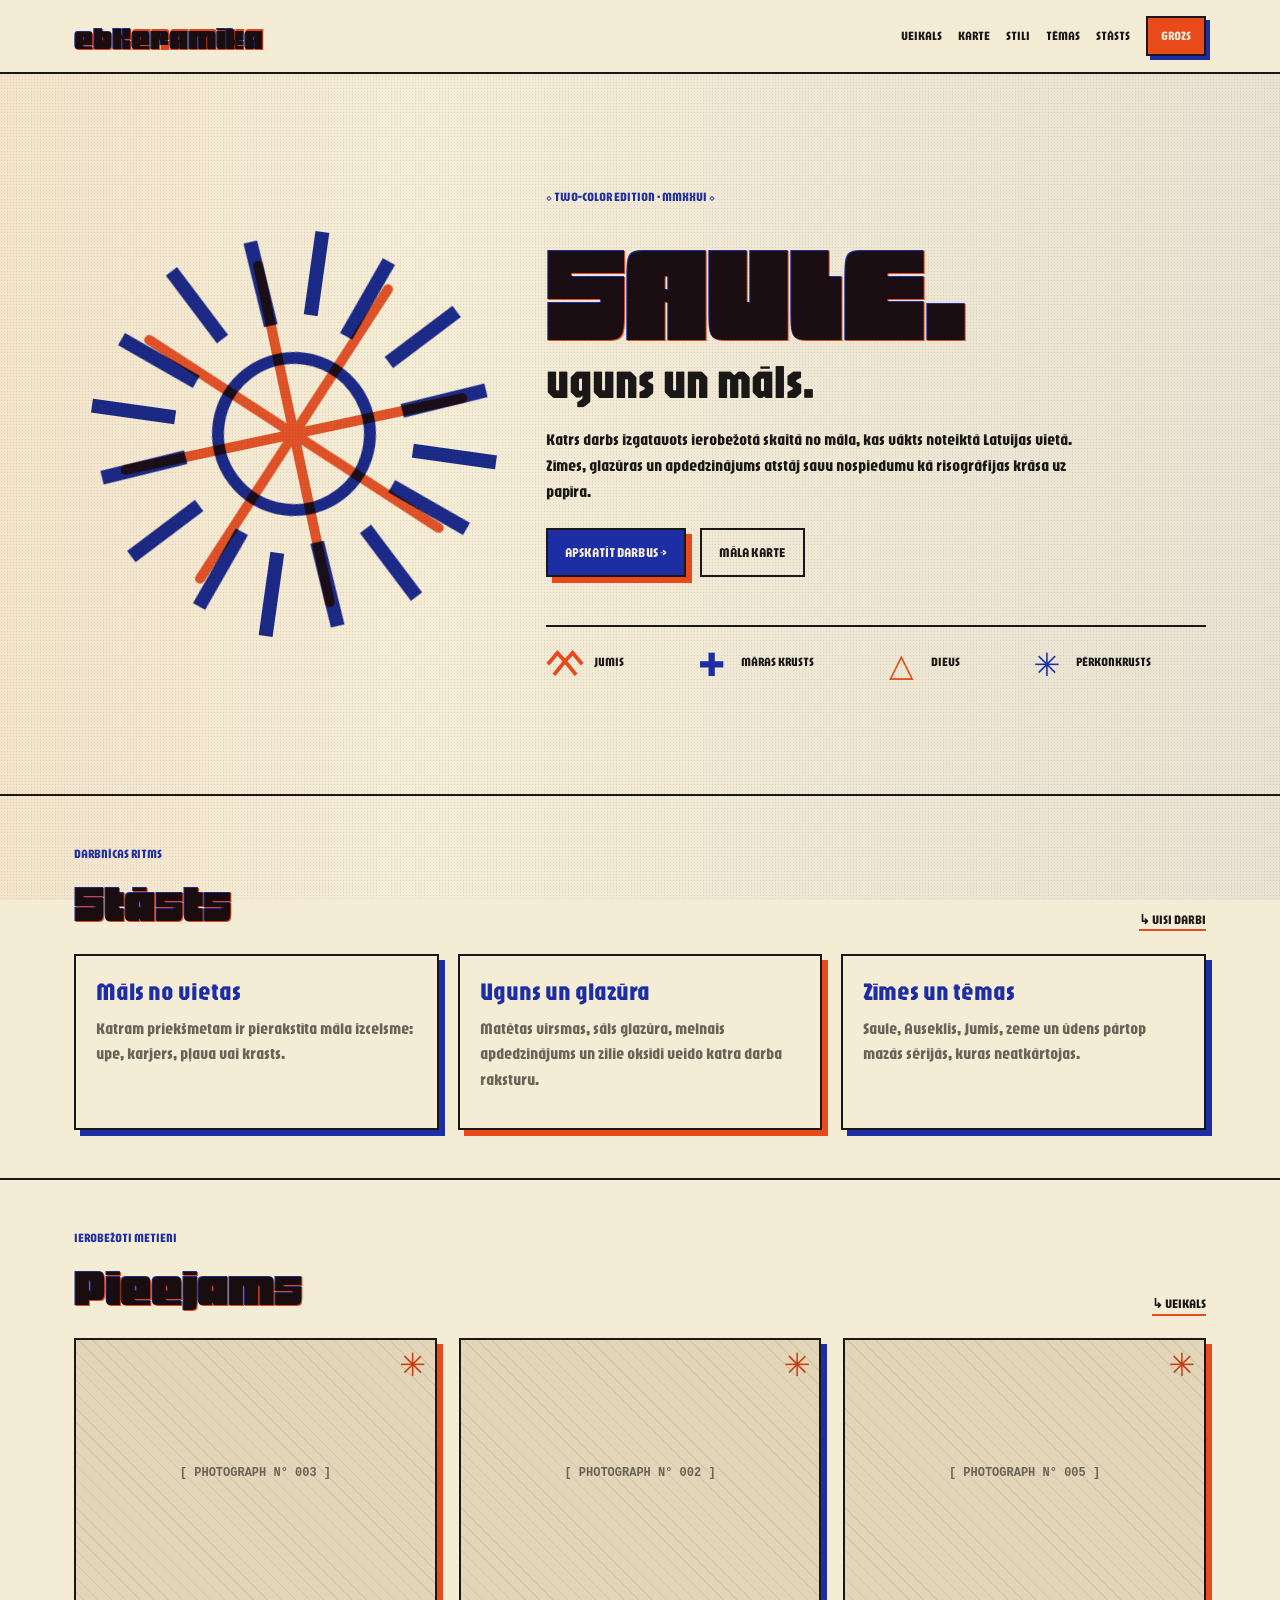
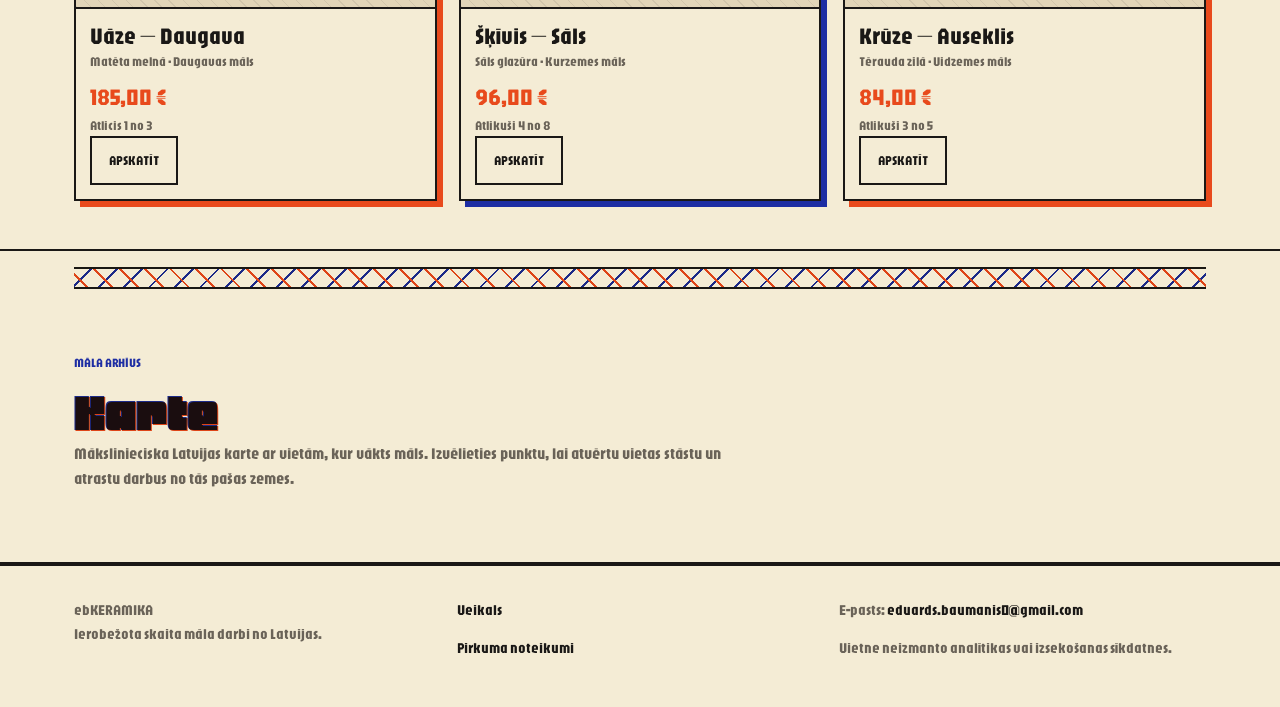
==== commit 86f53f5f: "Pretty good" ====
--- a/index.html
+++ b/index.html
@@ -3,14 +3,14 @@
 <head>
   <meta charset="UTF-8" />
   <meta name="viewport" content="width=device-width, initial-scale=1.0" />
-  <title>ebKERAMIKA – Unikāli māla darbi no Latvijas</title>
+  <title>ebKeramika</title>
   <meta name="description" content="Ierobežota skaita keramikas darbi no Latvijas māla. Māla izcelsmes karte, glazēšanas stili un latviskas zīmes." />
   <meta property="og:title" content="ebKERAMIKA – Unikāli māla darbi no Latvijas" />
   <meta property="og:description" content="Ierobežota skaita keramika no Latvijas māla." />
   <meta property="og:type" content="website" />
   <link rel="preconnect" href="https://fonts.googleapis.com">
   <link rel="preconnect" href="https://fonts.gstatic.com" crossorigin>
-  <link href="https://fonts.googleapis.com/css2?family=Badeen+Display&display=swap" rel="stylesheet">
+  <link href="https://fonts.googleapis.com/css2?family=Badeen+Display&family=Jaro:opsz@6..72&display=swap" rel="stylesheet">
   <link rel="stylesheet" href="css/style.css" />
 </head>
 <body>
@@ -18,7 +18,7 @@
 
   <header class="site-header">
     <div class="container">
-      <a class="brand overprint-text" data-text="ebKERAMIKA" href="index.html">ebKERAMIKA</a>
+      <a class="brand overprint-text" data-text="ebKERAMIKA" href="index.html">ebKeramika</a>
       <nav class="main-nav" aria-label="Galvenā navigācija">
         <a href="shop.html">Veikals</a>
         <a href="index.html#mala-karte">Karte</a>
@@ -37,7 +37,6 @@
           <div class="hero-symbol is-blue" id="heroSunSymbol">
             <svg viewBox="0 0 220 220" fill="none" xmlns="http://www.w3.org/2000/svg">
               <circle cx="110" cy="110" r="38" stroke="currentColor" stroke-width="6" />
-              <circle cx="110" cy="110" r="68" stroke="currentColor" stroke-width="4" />
               <g stroke="currentColor" stroke-width="7">
                 <path d="M110 8V50" />
                 <path d="M110 170V212" />
@@ -90,7 +89,16 @@
           </div>
 
           <div class="symbol-legend" aria-label="Latviskās zīmes kolekcijās">
-            <div class="legend-item"><span class="legend-mark">◇</span><span>Jumis</span></div>
+            <div class="legend-item">
+              <span class="legend-mark legend-mark-jumis" aria-hidden="true">
+                <svg viewBox="0 0 100 72" focusable="false" xmlns="http://www.w3.org/2000/svg">
+                  <path d="M8 38L30 12L50 34L70 12L92 38" />
+                  <path d="M50 34L24 66" />
+                  <path d="M50 34L76 66" />
+                </svg>
+              </span>
+              <span>Jumis</span>
+            </div>
             <div class="legend-item"><span class="legend-mark">✚</span><span>Māras krusts</span></div>
             <div class="legend-item"><span class="legend-mark">△</span><span>Dievs</span></div>
             <div class="legend-item"><span class="legend-mark">✳</span><span>Pērkonkrusts</span></div>
--- a/css/style.css
+++ b/css/style.css
@@ -17,7 +17,7 @@
   --danger: #b9351b;
 
   --font-head: "Badeen Display", system-ui;
-  --font-body: Inter, "Helvetica Neue", Arial, sans-serif;
+  --font-body: "Jaro", sans-serif;
 
   --space: 1rem;
   --radius: 0;
@@ -117,6 +117,13 @@
   font-style: normal;
 }
 
+.jaro-riso-regular {
+  font-family: "Jaro", sans-serif;
+  font-optical-sizing: auto;
+  font-weight: 400;
+  font-style: normal;
+}
+
 .container {
   width: 100%;
   max-width: var(--maxw);
@@ -431,12 +438,37 @@
 .legend-mark {
   display: inline-grid;
   place-items: center;
-  width: 34px;
-  height: 34px;
+  width: 38px;
+  height: 38px;
   color: var(--blue);
   font-family: var(--font-head);
   font-size: 2rem;
   line-height: 1;
+}
+
+.legend-mark svg {
+  width: 38px;
+  height: 34px;
+  overflow: visible;
+}
+
+.legend-mark svg path {
+  fill: none;
+  stroke: currentColor;
+  stroke-width: 10;
+  stroke-linecap: square;
+  stroke-linejoin: miter;
+}
+
+.legend-mark svg circle {
+  fill: currentColor;
+}
+
+.legend-mark-maras-krusts svg,
+.legend-mark-dievs svg,
+.legend-mark-perkonkrusts svg {
+  width: 34px;
+  height: 34px;
 }
 
 .legend-item:nth-child(odd) .legend-mark { color: var(--clay); }
@@ -1247,7 +1279,7 @@
   }
 
   .hero h1 em {
-    font-size: 4.8rem;
+    font-size: 3rem;
   }
 
   .product-grid {
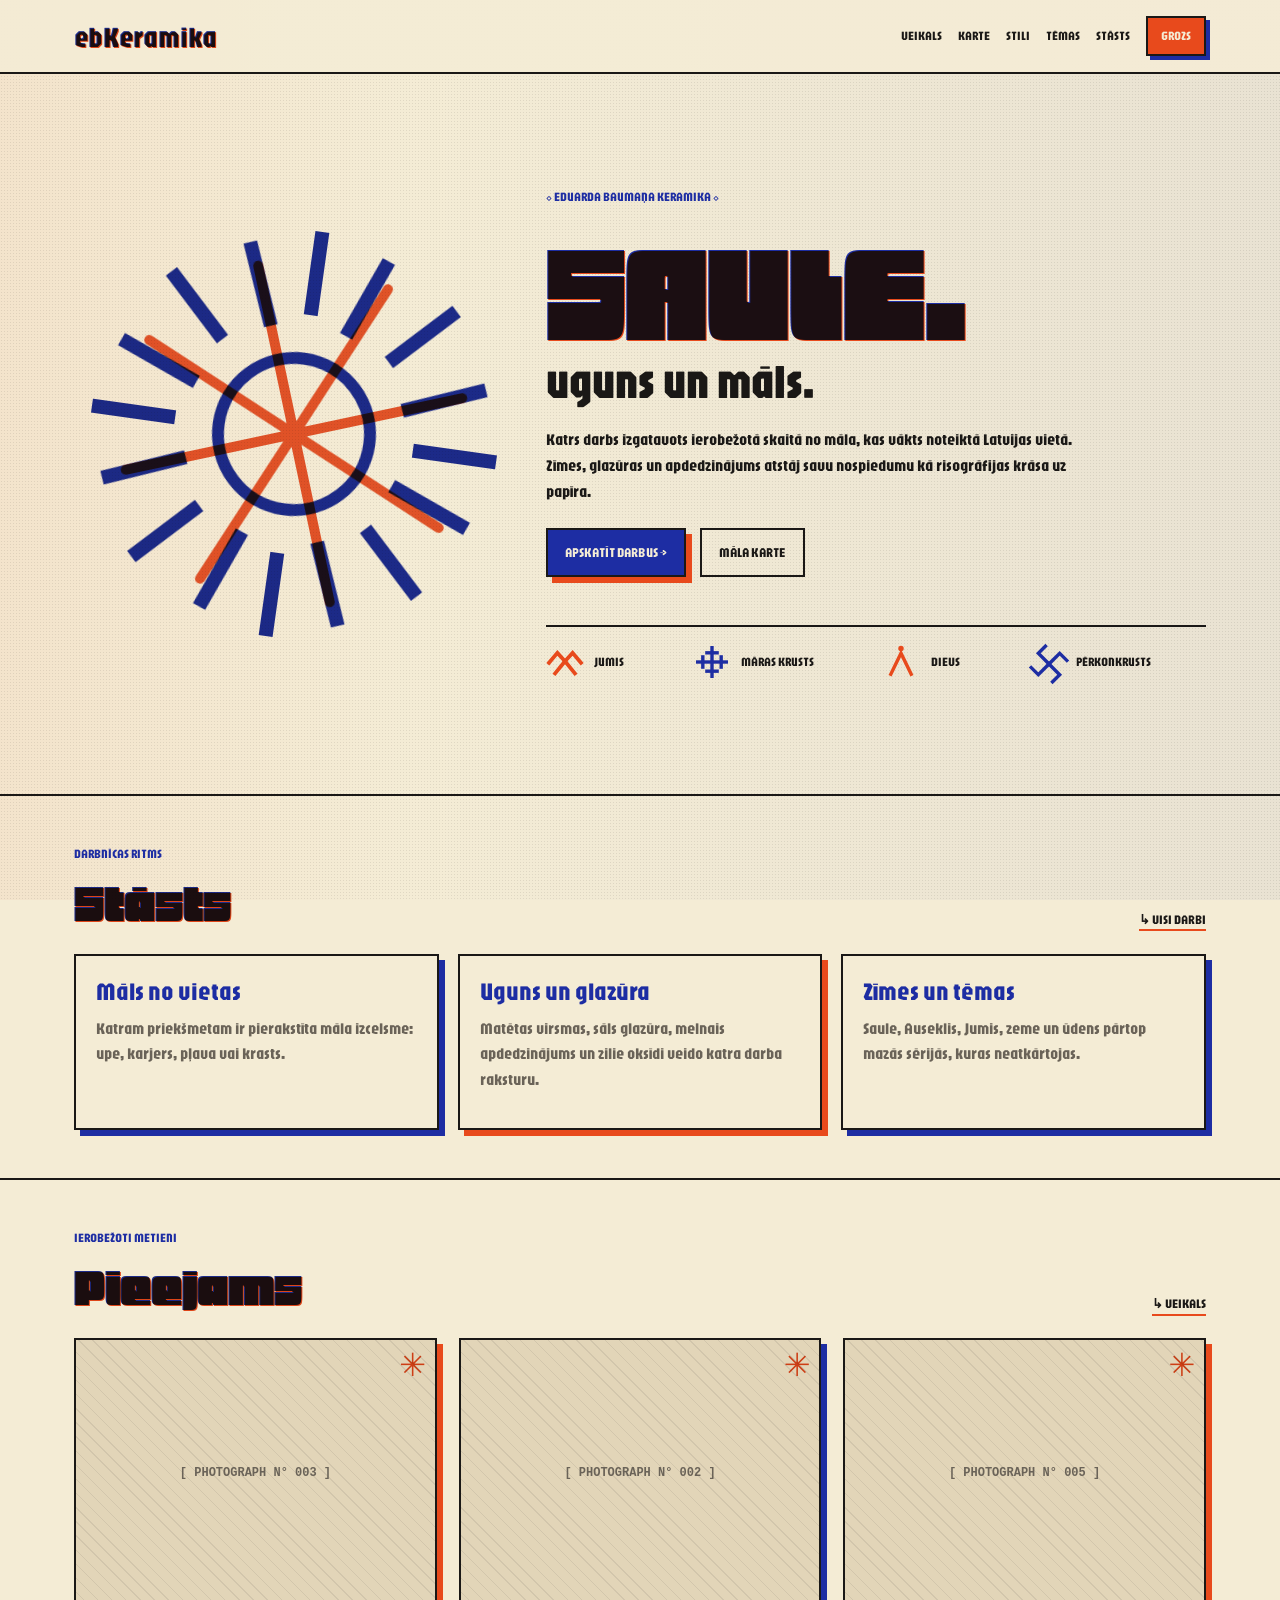
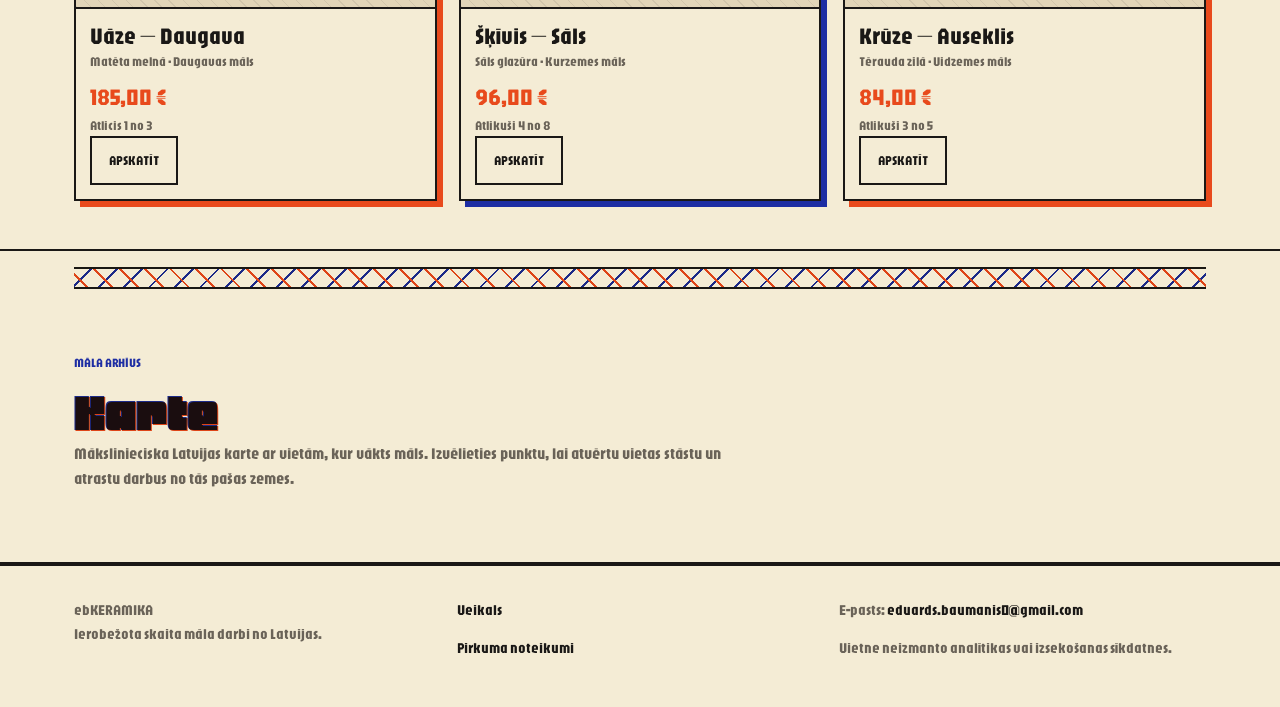
==== commit 71318868: "No change" ====
--- a/index.html
+++ b/index.html
@@ -18,7 +18,7 @@
 
   <header class="site-header">
     <div class="container">
-      <a class="brand overprint-text" data-text="ebKERAMIKA" href="index.html">ebKeramika</a>
+      <a class="brand overprint-text" data-text="ebKeramika" href="index.html">ebKeramika</a>
       <nav class="main-nav" aria-label="Galvenā navigācija">
         <a href="shop.html">Veikals</a>
         <a href="index.html#mala-karte">Karte</a>
@@ -74,7 +74,7 @@
         </div>
 
         <div class="hero-copy">
-          <p class="eyebrow">◇ Two-color edition · MMXXVI ◇</p>
+          <p class="eyebrow">◇ Eduarda Baumaņa keramika ◇</p>
           <h1>
             <span class="overprint-text" data-text="SAULE.">SAULE.</span>
             <em>uguns un māls.</em>
@@ -99,9 +99,41 @@
               </span>
               <span>Jumis</span>
             </div>
-            <div class="legend-item"><span class="legend-mark">✚</span><span>Māras krusts</span></div>
-            <div class="legend-item"><span class="legend-mark">△</span><span>Dievs</span></div>
-            <div class="legend-item"><span class="legend-mark">✳</span><span>Pērkonkrusts</span></div>
+            <div class="legend-item">
+              <span class="legend-mark legend-mark-maras-krusts" aria-hidden="true">
+                <svg viewBox="0 0 100 100" focusable="false" xmlns="http://www.w3.org/2000/svg">
+                  <path d="M50 8V92" />
+                  <path d="M8 50H92" />
+                  <path d="M35 23H65" />
+                  <path d="M35 77H65" />
+                  <path d="M23 35V65" />
+                  <path d="M77 35V65" />
+                </svg>
+              </span>
+              <span>Māras krusts</span>
+            </div>
+            <div class="legend-item">
+              <span class="legend-mark legend-mark-dievs" aria-hidden="true">
+                <svg viewBox="0 0 100 100" focusable="false" xmlns="http://www.w3.org/2000/svg">
+                  <path d="M20 86L50 24L80 86" />
+                  <circle cx="50" cy="10" r="8" />
+                </svg>
+              </span>
+              <span>Dievs</span>
+            </div>
+            <div class="legend-item">
+              <span class="legend-mark legend-mark-perkonkrusts" aria-hidden="true">
+                <svg viewBox="0 0 100 100" focusable="false" xmlns="http://www.w3.org/2000/svg">
+                  <g class="perkonkrusts-line" transform="rotate(45 50 50)">
+                    <path d="M50 50V14H74" />
+                    <path d="M50 50H86V74" />
+                    <path d="M50 50V86H26" />
+                    <path d="M50 50H14V26" />
+                  </g>
+                </svg>
+              </span>
+              <span>Pērkonkrusts</span>
+            </div>
           </div>
         </div>
       </div>
--- a/css/style.css
+++ b/css/style.css
@@ -207,7 +207,7 @@
 
 .brand {
   flex: 0 0 auto;
-  font-family: var(--font-head);
+  font-family: var(--font-body);
   font-size: 1.8rem;
   font-weight: 400;
   line-height: 1;
@@ -464,11 +464,23 @@
   fill: currentColor;
 }
 
+.legend-mark-perkonkrusts .perkonkrusts-line path {
+  fill: none;
+  stroke: currentColor;
+  stroke-width: 8;
+  stroke-linecap: square;
+  stroke-linejoin: miter;
+}
+
 .legend-mark-maras-krusts svg,
-.legend-mark-dievs svg,
-.legend-mark-perkonkrusts svg {
+.legend-mark-dievs svg {
   width: 34px;
   height: 34px;
+}
+
+.legend-mark-perkonkrusts svg {
+  width: 42px;
+  height: 42px;
 }
 
 .legend-item:nth-child(odd) .legend-mark { color: var(--clay); }
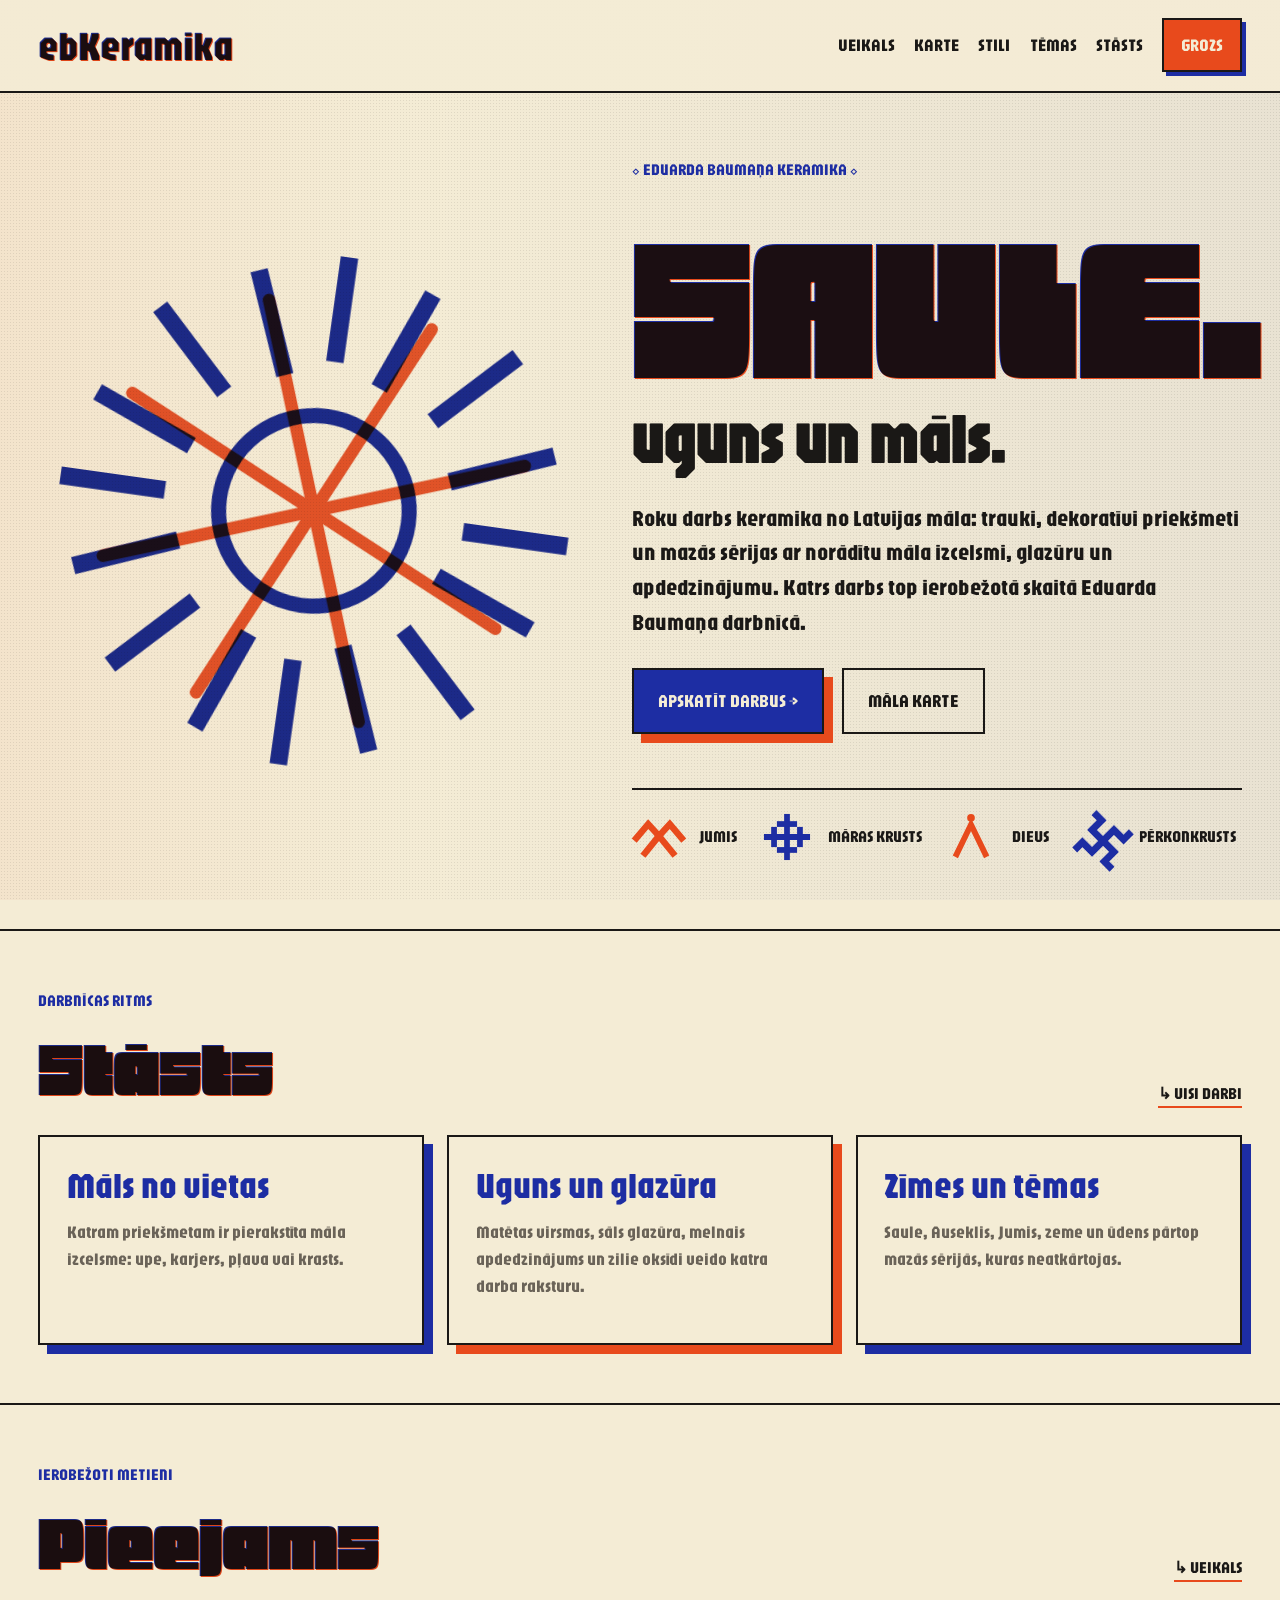
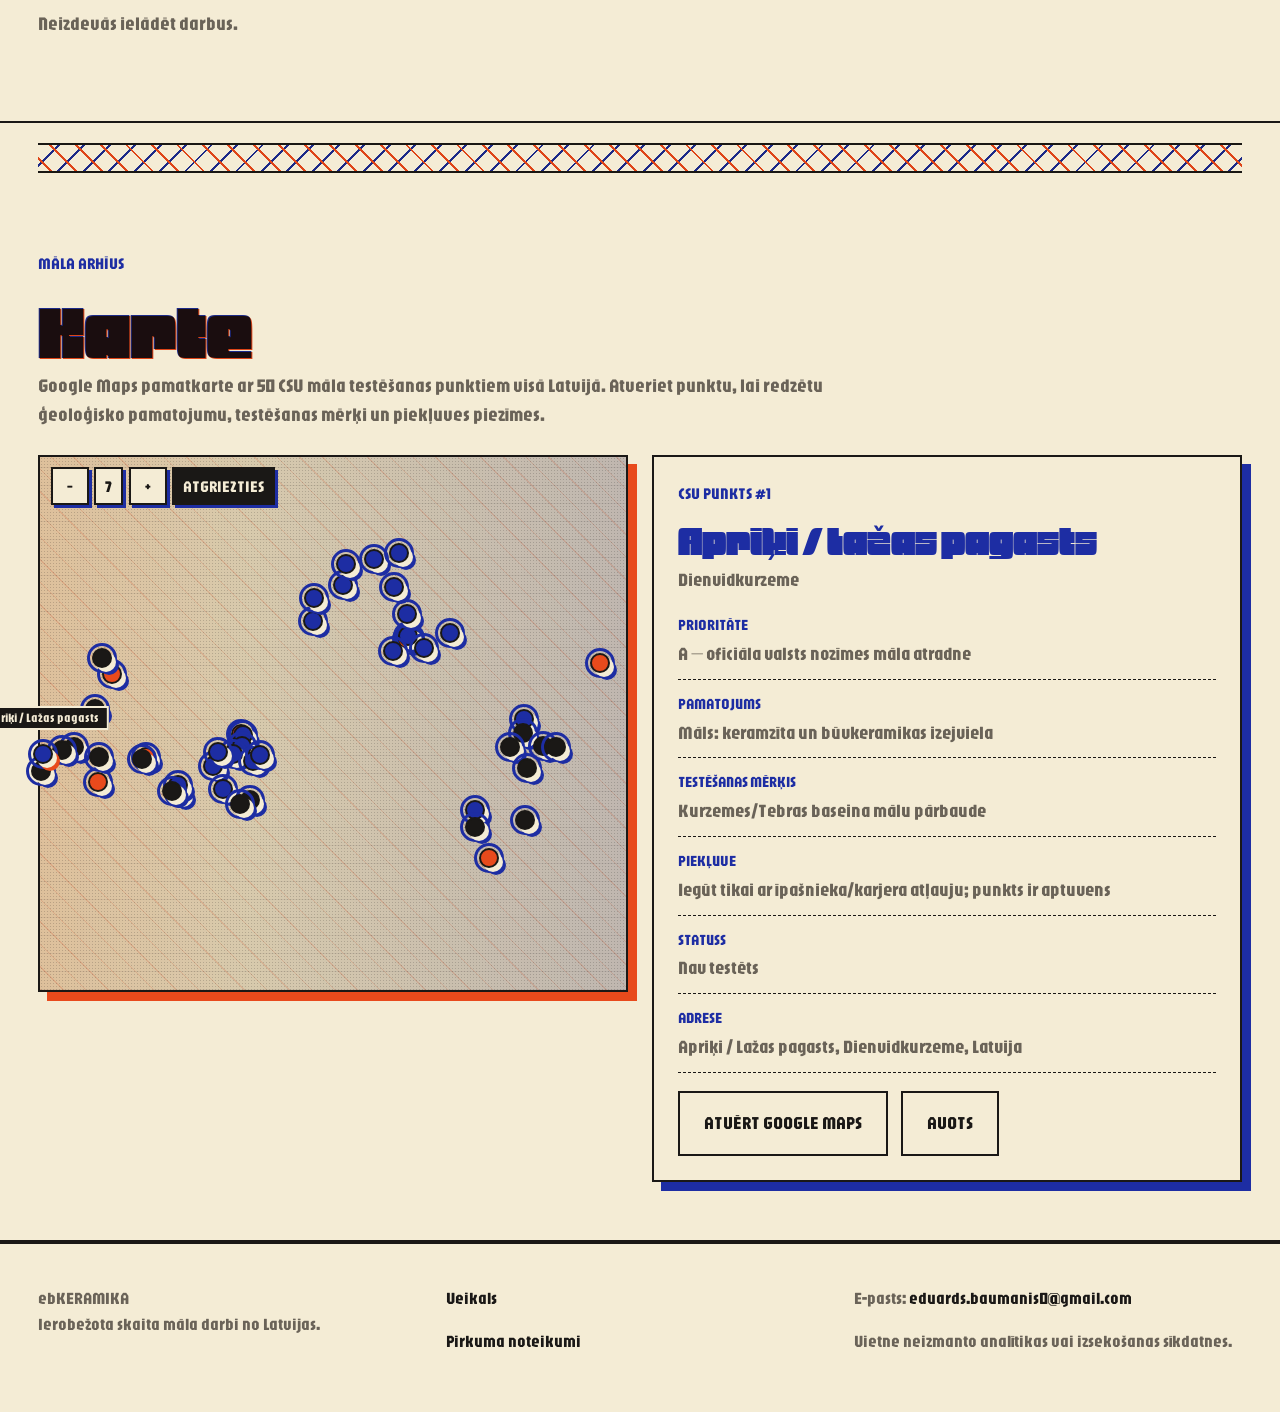
==== commit 7ce15fc3: "Map" ====
--- a/index.html
+++ b/index.html
@@ -3,10 +3,10 @@
 <head>
   <meta charset="UTF-8" />
   <meta name="viewport" content="width=device-width, initial-scale=1.0" />
-  <title>ebKeramika</title>
-  <meta name="description" content="Ierobežota skaita keramikas darbi no Latvijas māla. Māla izcelsmes karte, glazēšanas stili un latviskas zīmes." />
-  <meta property="og:title" content="ebKERAMIKA – Unikāli māla darbi no Latvijas" />
-  <meta property="og:description" content="Ierobežota skaita keramika no Latvijas māla." />
+  <title>ebKeramika | Roku darbs keramika no Latvijas māla</title>
+  <meta name="description" content="Roku darbs keramika no Latvijas māla: trauki, dekoratīvi priekšmeti un mazās sērijas ar norādītu māla izcelsmi, glazūru un apdedzinājumu." />
+  <meta property="og:title" content="ebKERAMIKA – Roku darbs keramika no Latvijas māla" />
+  <meta property="og:description" content="Keramikas darbi mazās sērijās ar norādītu māla izcelsmi, glazūru un apdedzinājumu." />
   <meta property="og:type" content="website" />
   <link rel="preconnect" href="https://fonts.googleapis.com">
   <link rel="preconnect" href="https://fonts.gstatic.com" crossorigin>
@@ -80,8 +80,9 @@
             <em>uguns un māls.</em>
           </h1>
           <p>
-            Katrs darbs izgatavots ierobežotā skaitā no māla, kas vākts noteiktā Latvijas vietā.
-            Zīmes, glazūras un apdedzinājums atstāj savu nospiedumu kā risogrāfijas krāsa uz papīra.
+            Roku darbs keramika no Latvijas māla: trauki, dekoratīvi priekšmeti un mazās sērijas
+            ar norādītu māla izcelsmi, glazūru un apdedzinājumu. Katrs darbs top ierobežotā
+            skaitā Eduarda Baumaņa darbnīcā.
           </p>
           <div class="hero-actions">
             <a class="btn btn-primary" href="shop.html">Apskatīt darbus →</a>
@@ -124,11 +125,12 @@
             <div class="legend-item">
               <span class="legend-mark legend-mark-perkonkrusts" aria-hidden="true">
                 <svg viewBox="0 0 100 100" focusable="false" xmlns="http://www.w3.org/2000/svg">
-                  <g class="perkonkrusts-line" transform="rotate(45 50 50)">
-                    <path d="M50 50V14H74" />
-                    <path d="M50 50H86V74" />
-                    <path d="M50 50V86H26" />
-                    <path d="M50 50H14V26" />
+                  <g class="perkonkrusts-line" transform="rotate(-45 50 50)">
+                    <path d="M50 50H25V28H13" />
+                    <path d="M50 50V25H72V13" />
+                    <path d="M50 50H75V72H87" />
+                    <path d="M50 50V75H28V87" />
+                    <path class="perkonkrusts-ghost" d="M50 50H25V28H13M50 50V25H72V13M50 50H75V72H87M50 50V75H28V87" />
                   </g>
                 </svg>
               </span>
@@ -216,8 +218,8 @@
         <p class="eyebrow">Māla arhīvs</p>
         <h2 class="section-title overprint-text" data-text="Karte">Karte</h2>
         <p class="section-intro">
-          Mākslinieciska Latvijas karte ar vietām, kur vākts māls. Izvēlieties punktu,
-          lai atvērtu vietas stāstu un atrastu darbus no tās pašas zemes.
+          Google Maps pamatkarte ar 50 CSV māla testēšanas punktiem visā Latvijā.
+          Atveriet punktu, lai redzētu ģeoloģisko pamatojumu, testēšanas mērķi un piekļuves piezīmes.
         </p>
         <div id="clay-map"></div>
       </div>
@@ -243,16 +245,17 @@
 
   <script src="js/config.js"></script>
   <script type="module">
-    import { fetchFeaturedProducts } from "./js/products.js";
     import { formatPrice, escapeHtml, availabilityLabel } from "./js/utils.js";
     import { updateCartBadge } from "./js/cart.js";
     import { initMap } from "./js/map.js";
 
     updateCartBadge();
+    initMap("#clay-map");
 
     (async () => {
       const grid = document.getElementById("featured-grid");
       try {
+        const { fetchFeaturedProducts } = await import("./js/products.js");
         const products = await fetchFeaturedProducts(3);
         if (products.length === 0) {
           grid.innerHTML = '<p class="section-intro">Pagaidām nav pieejamu darbu.</p>';
@@ -284,8 +287,6 @@
         grid.innerHTML = '<p class="section-intro">Neizdevās ielādēt darbus.</p>';
       }
     })();
-
-    initMap("#clay-map");
   </script>
   <script src="js/sun-scroll.js"></script>
 </body>
--- a/css/style.css
+++ b/css/style.css
@@ -1,7 +1,7 @@
 /* ============================================================
-   Riso overprint redesign for the ceramics e-store.
+   Overprint redesign for the ceramics e-store.
    Vanilla CSS, no build tools. The palette and composition follow
-   the supplied V8 Riso reference: paper, clay red, ink blue, black.
+   the supplied style reference: paper, clay red, ink blue, black.
    ============================================================ */
 
 :root {
@@ -19,12 +19,12 @@
   --font-head: "Badeen Display", system-ui;
   --font-body: "Jaro", sans-serif;
 
-  --space: 1rem;
+  --space: 1.75rem;
   --radius: 0;
-  --maxw: 1180px;
+  --maxw: 1440px;
   --line: 2px solid var(--ink);
-  --shadow-blue: 6px 6px 0 var(--blue);
-  --shadow-clay: 6px 6px 0 var(--clay);
+  --shadow-blue: 9px 9px 0 var(--blue);
+  --shadow-clay: 9px 9px 0 var(--clay);
 }
 
 *, *::before, *::after { box-sizing: border-box; }
@@ -35,8 +35,9 @@
   margin: 0;
   min-height: 100vh;
   font-family: var(--font-body);
+  font-size: 1.15rem;
   color: var(--ink);
-  line-height: 1.6;
+  line-height: 1.55;
   background: var(--paper);
 }
 
@@ -117,7 +118,7 @@
   font-style: normal;
 }
 
-.jaro-riso-regular {
+.jaro-keramika-regular {
   font-family: "Jaro", sans-serif;
   font-optical-sizing: auto;
   font-weight: 400;
@@ -146,7 +147,7 @@
   border: var(--line);
 }
 
-/* ---------- Riso utilities ---------- */
+/* ---------- Print utilities ---------- */
 .overprint-text {
   position: relative;
   display: inline-block;
@@ -165,25 +166,25 @@
 }
 
 .eyebrow {
-  margin: 0 0 0.75rem;
-  color: var(--blue);
-  font-size: 0.78rem;
+  margin: 0 0 0.9rem;
+  color: var(--blue);
+  font-size: 1rem;
   font-weight: 800;
   text-transform: uppercase;
   letter-spacing: 0;
 }
 
-.riso-rule {
+.print-rule {
   border-top: var(--line);
 }
 
-.riso-panel {
+.print-panel {
   background: var(--paper);
   border: var(--line);
   box-shadow: var(--shadow-blue);
 }
 
-.riso-panel.is-clay {
+.print-panel.is-clay {
   box-shadow: var(--shadow-clay);
 }
 
@@ -200,15 +201,15 @@
   display: flex;
   align-items: center;
   justify-content: space-between;
-  gap: 1rem;
-  padding-top: 1rem;
-  padding-bottom: 1rem;
+  gap: 1.35rem;
+  padding-top: 1.15rem;
+  padding-bottom: 1.15rem;
 }
 
 .brand {
   flex: 0 0 auto;
   font-family: var(--font-body);
-  font-size: 1.8rem;
+  font-size: 2.55rem;
   font-weight: 400;
   line-height: 1;
   color: var(--blue);
@@ -221,12 +222,12 @@
   align-items: center;
   justify-content: flex-end;
   flex-wrap: wrap;
-  gap: 1rem;
+  gap: 1.2rem;
 }
 
 .main-nav a {
   color: var(--ink);
-  font-size: 0.78rem;
+  font-size: 1.08rem;
   font-weight: 800;
   text-transform: uppercase;
   letter-spacing: 0;
@@ -241,8 +242,8 @@
   position: relative;
   display: inline-flex;
   align-items: center;
-  min-height: 40px;
-  padding: 0.5rem 0.8rem;
+  min-height: 52px;
+  padding: 0.72rem 1.05rem;
   color: var(--paper) !important;
   background: var(--clay);
   border: var(--line);
@@ -260,14 +261,14 @@
   display: inline-flex;
   align-items: center;
   justify-content: center;
-  gap: 0.4rem;
-  min-height: 44px;
-  padding: 0.75rem 1.05rem;
+  gap: 0.55rem;
+  min-height: 60px;
+  padding: 1.05rem 1.5rem;
   cursor: pointer;
   border: var(--line);
   border-radius: var(--radius);
   font: inherit;
-  font-size: 0.83rem;
+  font-size: 1.12rem;
   font-weight: 800;
   text-align: center;
   text-transform: uppercase;
@@ -312,9 +313,9 @@
 }
 
 .btn-small {
-  min-height: 34px;
-  padding: 0.4rem 0.65rem;
-  font-size: 0.75rem;
+  min-height: 44px;
+  padding: 0.55rem 0.85rem;
+  font-size: 0.95rem;
 }
 
 .btn-danger {
@@ -343,16 +344,16 @@
 
 .hero .container {
   display: grid;
-  gap: 2rem;
+  gap: 2.6rem;
   align-items: center;
-  min-height: 720px;
-  padding-top: 2rem;
-  padding-bottom: 2rem;
+  min-height: 820px;
+  padding-top: 3rem;
+  padding-bottom: 3rem;
 }
 
 .hero-visual {
   position: relative;
-  min-height: 310px;
+  min-height: 430px;
 }
 
 .hero-symbol {
@@ -366,7 +367,7 @@
 }
 
 .hero-symbol svg {
-  width: min(100%, 460px);
+  width: min(100%, 690px);
   height: auto;
   overflow: visible;
 }
@@ -388,49 +389,49 @@
 
 .hero h1 {
   margin: 0;
-  font-size: 4.7rem;
+  font-size: 7.2rem;
   font-weight: 400;
 }
 
 .hero h1 em {
   display: block;
-  margin-top: 0.55rem;
+  margin-top: 0.7rem;
   color: var(--ink);
   font-family: var(--font-body);
-  font-size: 2.35rem;
+  font-size: 3.6rem;
   font-style: normal;
   font-weight: 900;
   line-height: 1.05;
 }
 
 .hero-copy > p:not(.eyebrow) {
-  max-width: 34rem;
-  margin: 1.35rem 0 0;
-  font-size: 1rem;
+  max-width: 46rem;
+  margin: 1.6rem 0 0;
+  font-size: 1.4rem;
   font-weight: 600;
 }
 
 .hero-actions {
   display: flex;
   flex-wrap: wrap;
-  gap: 0.9rem;
-  margin-top: 1.5rem;
+  gap: 1.15rem;
+  margin-top: 1.8rem;
 }
 
 .symbol-legend {
   display: grid;
-  gap: 0.85rem;
-  margin-top: 3rem;
-  padding-top: 1rem;
+  gap: 1.1rem;
+  margin-top: 3.4rem;
+  padding-top: 1.25rem;
   border-top: var(--line);
 }
 
 .legend-item {
   display: flex;
   align-items: center;
-  gap: 0.65rem;
+  gap: 0.85rem;
   color: var(--ink);
-  font-size: 0.78rem;
+  font-size: 1.02rem;
   font-weight: 800;
   text-transform: uppercase;
 }
@@ -438,24 +439,24 @@
 .legend-mark {
   display: inline-grid;
   place-items: center;
-  width: 38px;
-  height: 38px;
+  width: 54px;
+  height: 54px;
   color: var(--blue);
   font-family: var(--font-head);
-  font-size: 2rem;
+  font-size: 2.7rem;
   line-height: 1;
 }
 
 .legend-mark svg {
-  width: 38px;
-  height: 34px;
+  width: 54px;
+  height: 48px;
   overflow: visible;
 }
 
 .legend-mark svg path {
   fill: none;
   stroke: currentColor;
-  stroke-width: 10;
+  stroke-width: 12;
   stroke-linecap: square;
   stroke-linejoin: miter;
 }
@@ -467,27 +468,33 @@
 .legend-mark-perkonkrusts .perkonkrusts-line path {
   fill: none;
   stroke: currentColor;
-  stroke-width: 8;
+  stroke-width: 11;
   stroke-linecap: square;
   stroke-linejoin: miter;
 }
 
+.legend-mark-perkonkrusts .perkonkrusts-ghost {
+  opacity: 0.22;
+  transform: translate(1.2px, -1px);
+  transform-box: fill-box;
+}
+
 .legend-mark-maras-krusts svg,
 .legend-mark-dievs svg {
-  width: 34px;
-  height: 34px;
+  width: 48px;
+  height: 48px;
 }
 
 .legend-mark-perkonkrusts svg {
-  width: 42px;
-  height: 42px;
+  width: 62px;
+  height: 62px;
 }
 
 .legend-item:nth-child(odd) .legend-mark { color: var(--clay); }
 
 /* ---------- Sections ---------- */
 .section {
-  padding: 3rem 0;
+  padding: 3.6rem 0;
   border-bottom: var(--line);
 }
 
@@ -495,27 +502,28 @@
   display: flex;
   align-items: end;
   justify-content: space-between;
-  gap: 1rem;
-  margin-bottom: 1.4rem;
+  gap: 1.3rem;
+  margin-bottom: 1.65rem;
 }
 
 .section-title {
-  margin-bottom: 0.45rem;
-  font-size: 3rem;
+  margin-bottom: 0.55rem;
+  font-size: 4.5rem;
   font-weight: 400;
 }
 
 .section-intro {
-  max-width: 43rem;
-  margin-bottom: 1.4rem;
+  max-width: 54rem;
+  margin-bottom: 1.6rem;
   color: var(--dim);
+  font-size: 1.18rem;
   font-weight: 600;
 }
 
 .section-link {
   color: var(--ink);
   border-bottom: 2px solid var(--clay);
-  font-size: 0.8rem;
+  font-size: 1.02rem;
   font-weight: 800;
   text-transform: uppercase;
 }
@@ -526,24 +534,24 @@
 }
 
 .page-hero {
-  padding: 3rem 0 2.25rem;
+  padding: 3.6rem 0 2.7rem;
   border-bottom: var(--line);
 }
 
 .page-hero .section-title {
-  margin-bottom: 0.6rem;
-  font-size: 4.4rem;
+  margin-bottom: 0.7rem;
+  font-size: 6.5rem;
 }
 
 .intro-grid,
 .story-grid {
   display: grid;
-  gap: 1.2rem;
+  gap: 1.45rem;
 }
 
 .story-card,
 .info-card {
-  padding: 1.25rem;
+  padding: 1.65rem;
   background: var(--paper);
   border: var(--line);
   box-shadow: var(--shadow-blue);
@@ -556,10 +564,10 @@
 
 .story-card h3,
 .info-card h3 {
-  margin-bottom: 0.65rem;
+  margin-bottom: 0.8rem;
   color: var(--blue);
   font-family: var(--font-body);
-  font-size: 1.55rem;
+  font-size: 2.25rem;
   font-weight: 800;
   line-height: 1.2;
 }
@@ -567,12 +575,13 @@
 .story-card p,
 .info-card p {
   color: var(--dim);
+  font-size: 1.08rem;
   font-weight: 600;
 }
 
 .ornament {
-  height: 22px;
-  margin: 1rem 0;
+  height: 30px;
+  margin: 1.25rem 0;
   border-top: var(--line);
   border-bottom: var(--line);
   background:
@@ -585,7 +594,7 @@
 .product-grid {
   display: grid;
   grid-template-columns: 1fr;
-  gap: 1.35rem;
+  gap: 1.6rem;
 }
 
 .product-card {
@@ -631,7 +640,7 @@
 .product-image-placeholder {
   color: var(--dim);
   font-family: ui-monospace, SFMono-Regular, Menlo, Consolas, monospace;
-  font-size: 0.75rem;
+  font-size: 0.95rem;
   font-weight: 700;
   text-transform: uppercase;
 }
@@ -639,11 +648,11 @@
 .product-card-image-wrap::after {
   content: "✳";
   position: absolute;
-  right: 0.55rem;
-  top: 0.35rem;
+  right: 0.75rem;
+  top: 0.5rem;
   color: var(--clay);
   font-family: var(--font-head);
-  font-size: 2rem;
+  font-size: 2.8rem;
   line-height: 1;
   mix-blend-mode: multiply;
 }
@@ -654,13 +663,13 @@
 
 .badge {
   position: absolute;
-  left: 0.65rem;
-  top: 0.65rem;
-  padding: 0.25rem 0.55rem;
+  left: 0.85rem;
+  top: 0.85rem;
+  padding: 0.35rem 0.7rem;
   color: var(--paper);
   background: var(--ink);
   border: 1px solid var(--paper);
-  font-size: 0.75rem;
+  font-size: 0.92rem;
   font-weight: 800;
   text-transform: uppercase;
 }
@@ -671,9 +680,9 @@
 
 .product-card-title {
   margin: 0;
-  padding: 0.85rem 0.9rem 0.1rem;
+  padding: 1.1rem 1.15rem 0.2rem;
   font-family: var(--font-body);
-  font-size: 1.45rem;
+  font-size: 2.15rem;
   font-weight: 800;
   line-height: 1.15;
 }
@@ -681,29 +690,29 @@
 .product-card-meta,
 .product-card-availability {
   margin: 0;
-  padding: 0 0.9rem;
+  padding: 0 1.15rem;
   color: var(--dim);
-  font-size: 0.82rem;
+  font-size: 1.02rem;
   font-weight: 700;
 }
 
 .product-card-price {
-  margin: 0.35rem 0 0;
-  padding: 0 0.9rem;
+  margin: 0.45rem 0 0;
+  padding: 0 1.15rem;
   color: var(--clay);
-  font-size: 1.45rem;
+  font-size: 2.1rem;
   font-weight: 900;
 }
 
 .product-card-cta {
   align-self: flex-start;
-  margin: auto 0.9rem 0.9rem;
+  margin: auto 1.15rem 1.15rem;
 }
 
 /* ---------- Shop filters ---------- */
 .shop-layout {
   display: grid;
-  gap: 1.5rem;
+  gap: 1.9rem;
   grid-template-columns: 1fr;
 }
 
@@ -718,17 +727,17 @@
 
 .filters {
   align-self: start;
-  padding: 1rem;
+  padding: 1.35rem;
 }
 
 .filters h2 {
-  margin-bottom: 1rem;
-  font-size: 1.55rem;
+  margin-bottom: 1.2rem;
+  font-size: 2.2rem;
 }
 
 .filter-field {
   display: block;
-  margin-bottom: 0.9rem;
+  margin-bottom: 1.1rem;
 }
 
 .filter-field span,
@@ -736,9 +745,9 @@
 .form-field label,
 label {
   display: block;
-  margin-bottom: 0.25rem;
+  margin-bottom: 0.35rem;
   color: var(--ink);
-  font-size: 0.86rem;
+  font-size: 1.02rem;
   font-weight: 800;
 }
 
@@ -746,8 +755,8 @@
 select,
 textarea {
   width: 100%;
-  min-height: 42px;
-  padding: 0.55rem 0.6rem;
+  min-height: 56px;
+  padding: 0.75rem 0.85rem;
   color: var(--ink);
   background: var(--white-ink);
   border: var(--line);
@@ -756,7 +765,7 @@
 }
 
 textarea {
-  min-height: 96px;
+  min-height: 132px;
   resize: vertical;
 }
 
@@ -764,14 +773,14 @@
 
 .hint {
   color: var(--dim);
-  font-size: 0.85rem;
+  font-size: 1rem;
   font-weight: 600;
 }
 
 /* ---------- Alerts ---------- */
 .alert {
-  margin: 0.75rem 0;
-  padding: 0.75rem 0.9rem;
+  margin: 1rem 0;
+  padding: 1rem 1.2rem;
   border: var(--line);
   font-weight: 700;
 }
@@ -794,7 +803,7 @@
 /* ---------- Product detail ---------- */
 .back-link {
   display: inline-block;
-  margin-bottom: 1.25rem;
+  margin-bottom: 1.55rem;
   color: var(--ink);
   font-weight: 800;
   text-transform: uppercase;
@@ -802,7 +811,7 @@
 
 .product-layout {
   display: grid;
-  gap: 1.5rem;
+  gap: 1.9rem;
 }
 
 .gallery-main {
@@ -833,13 +842,13 @@
 .gallery-thumbs {
   display: flex;
   flex-wrap: wrap;
-  gap: 0.6rem;
-  margin-top: 0.8rem;
+  gap: 0.85rem;
+  margin-top: 1.05rem;
 }
 
 .gallery-thumb {
-  width: 68px;
-  height: 68px;
+  width: 92px;
+  height: 92px;
   padding: 0;
   overflow: hidden;
   cursor: pointer;
@@ -858,35 +867,35 @@
 }
 
 .product-info {
-  padding: 1.25rem;
+  padding: 1.7rem;
   background: var(--paper);
   border: var(--line);
   box-shadow: var(--shadow-blue);
 }
 
 .product-tagline {
-  margin: 0 0 0.45rem;
-  color: var(--blue);
-  font-size: 0.78rem;
+  margin: 0 0 0.55rem;
+  color: var(--blue);
+  font-size: 1rem;
   font-weight: 800;
   text-transform: uppercase;
 }
 
 .product-title {
+  margin-bottom: 0.55rem;
+  font-size: 4.5rem;
+  font-weight: 800;
+}
+
+.product-price {
   margin-bottom: 0.45rem;
+  color: var(--clay);
   font-size: 3rem;
-  font-weight: 800;
-}
-
-.product-price {
-  margin-bottom: 0.35rem;
-  color: var(--clay);
-  font-size: 2rem;
   font-weight: 900;
 }
 
 .product-availability {
-  margin-bottom: 0.2rem;
+  margin-bottom: 0.3rem;
   font-weight: 900;
 }
 
@@ -903,8 +912,8 @@
 .product-actions {
   display: flex;
   flex-wrap: wrap;
-  gap: 0.8rem;
-  margin: 1.2rem 0;
+  gap: 1.05rem;
+  margin: 1.55rem 0;
 }
 
 .add-status {
@@ -913,15 +922,15 @@
 
 .product-specs {
   display: grid;
-  margin: 1.2rem 0 0;
+  margin: 1.55rem 0 0;
   border-top: var(--line);
 }
 
 .spec-row {
   display: grid;
-  grid-template-columns: minmax(9rem, 0.8fr) 1.2fr;
-  gap: 1rem;
-  padding: 0.55rem 0;
+  grid-template-columns: minmax(12rem, 0.8fr) 1.2fr;
+  gap: 1.25rem;
+  padding: 0.75rem 0;
   border-bottom: 1px dashed var(--ink);
 }
 
@@ -936,9 +945,9 @@
 }
 
 .product-story {
-  max-width: 760px;
-  margin-top: 2.5rem;
-  padding: 1.25rem;
+  max-width: 980px;
+  margin-top: 3.2rem;
+  padding: 1.65rem;
   background: var(--paper);
   border: var(--line);
   box-shadow: var(--shadow-clay);
@@ -946,13 +955,13 @@
 
 .product-story h2 {
   color: var(--blue);
-  font-size: 2.4rem;
+  font-size: 3.25rem;
 }
 
 .related-grid {
   display: grid;
   grid-template-columns: 1fr;
-  gap: 1rem;
+  gap: 1.35rem;
 }
 
 .related-card {
@@ -985,19 +994,19 @@
     var(--paper-deep);
   border-bottom: var(--line);
   font-family: ui-monospace, SFMono-Regular, Menlo, Consolas, monospace;
-  font-size: 0.72rem;
+  font-size: 0.95rem;
   font-weight: 800;
   text-transform: uppercase;
 }
 
 .related-title,
 .related-price {
-  padding: 0.2rem 0.7rem;
+  padding: 0.3rem 0.95rem;
   font-weight: 800;
 }
 
 .related-title {
-  padding-top: 0.65rem;
+  padding-top: 0.85rem;
 }
 
 .related-price {
@@ -1007,20 +1016,20 @@
 /* ---------- Cart / checkout ---------- */
 .checkout-layout {
   display: grid;
-  gap: 1.5rem;
+  gap: 1.9rem;
 }
 
 .checkout-form {
-  padding: 1.25rem;
+  padding: 1.7rem;
 }
 
 .checkout-form h2 {
-  font-size: 2rem;
+  font-size: 2.8rem;
 }
 
 .cart-list {
   display: grid;
-  gap: 1rem;
+  gap: 1.35rem;
   padding: 0;
   margin: 0;
   list-style: none;
@@ -1028,18 +1037,18 @@
 
 .cart-item {
   display: grid;
-  grid-template-columns: 76px 1fr;
-  gap: 0.75rem;
+  grid-template-columns: 104px 1fr;
+  gap: 1rem;
   align-items: center;
-  padding: 0.8rem;
+  padding: 1.05rem;
   background: var(--paper);
   border: var(--line);
   box-shadow: 4px 4px 0 var(--clay);
 }
 
 .cart-item-image {
-  width: 76px;
-  height: 76px;
+  width: 104px;
+  height: 104px;
   object-fit: cover;
   background: var(--paper-deep);
   border: var(--line);
@@ -1050,13 +1059,13 @@
   place-items: center;
   color: var(--blue);
   font-family: var(--font-head);
-  font-size: 2.2rem;
+  font-size: 3rem;
   line-height: 1;
 }
 
 .cart-item-title {
   margin: 0;
-  font-size: 1.2rem;
+  font-size: 1.65rem;
 }
 
 .cart-item-price,
@@ -1069,20 +1078,20 @@
 .cart-item-controls {
   display: flex;
   align-items: center;
-  gap: 0.45rem;
+  gap: 0.65rem;
   grid-column: 2;
 }
 
 .qty-btn {
   display: inline-grid;
   place-items: center;
-  width: 34px;
-  height: 34px;
+  width: 46px;
+  height: 46px;
   cursor: pointer;
   color: var(--ink);
   background: var(--white-ink);
   border: var(--line);
-  font-size: 1.2rem;
+  font-size: 1.55rem;
   font-weight: 900;
 }
 
@@ -1096,7 +1105,7 @@
   grid-column: 2;
   margin: 0;
   color: var(--clay);
-  font-size: 1.2rem;
+  font-size: 1.55rem;
   font-weight: 900;
 }
 
@@ -1116,76 +1125,242 @@
 }
 
 .cart-summary {
-  margin-top: 1rem;
+  margin-top: 1.35rem;
   text-align: right;
 }
 
 .cart-total {
   color: var(--blue);
-  font-size: 1.6rem;
+  font-size: 2.2rem;
   font-weight: 900;
 }
 
 /* ---------- Map ---------- */
 .map-wrap {
   display: grid;
-  gap: 1.2rem;
-}
-
-.map-svg {
+  gap: 1.55rem;
+  align-items: start;
+}
+
+.map-wrap > * {
+  min-width: 0;
+}
+
+.map-stage {
+  position: relative;
   width: 100%;
-  height: auto;
+  min-width: 0;
+  height: clamp(340px, 42vw, 560px);
+  overflow: visible;
+  cursor: grab;
+  touch-action: none;
   background:
-    repeating-linear-gradient(45deg, rgba(232, 74, 28, 0.08) 0 1px, transparent 1px 14px),
+    linear-gradient(90deg, rgba(232, 74, 28, 0.1), transparent 36%, rgba(29, 45, 163, 0.08)),
+    repeating-linear-gradient(0deg, rgba(26, 24, 22, 0.06) 0 1px, transparent 1px 18px),
     var(--paper-deep);
   border: var(--line);
   box-shadow: var(--shadow-clay);
-}
-
-.map-land {
-  fill: var(--paper);
-  stroke: var(--blue);
-  stroke-width: 3;
+  isolation: isolate;
+}
+
+.map-stage.is-dragging {
+  cursor: grabbing;
+}
+
+.map-controls {
+  position: absolute;
+  left: 0.65rem;
+  top: 0.65rem;
+  z-index: 6;
+  display: flex;
+  align-items: center;
+  flex-wrap: wrap;
+  gap: 0.35rem;
+  cursor: auto;
+}
+
+.map-zoom-btn,
+.map-zoom-level,
+.map-reset-btn {
+  display: inline-grid;
+  place-items: center;
+  min-height: 38px;
+  padding: 0.35rem 0.55rem;
+  color: var(--ink);
+  background: var(--paper);
+  border: var(--line);
+  box-shadow: 3px 3px 0 var(--blue);
+  font-family: var(--font-body);
+  font-size: 1rem;
+  font-weight: 900;
+  line-height: 1;
+}
+
+.map-zoom-btn {
+  width: 38px;
+  cursor: pointer;
+}
+
+.map-reset-btn {
+  cursor: pointer;
+  color: var(--paper);
+  background: var(--ink);
+  text-transform: uppercase;
+}
+
+.map-reset-btn:hover {
+  color: var(--paper);
+  text-decoration: none;
+}
+
+.map-google-frame {
+  position: absolute;
+  inset: 0;
+  width: 100%;
+  height: 100%;
+  border: 0;
+  filter: grayscale(1) sepia(0.34) saturate(1.35) contrast(0.95) brightness(1.08);
+  pointer-events: none;
+}
+
+.map-print-tint {
+  position: absolute;
+  inset: 0;
+  z-index: 1;
+  pointer-events: none;
+  background:
+    radial-gradient(rgba(26, 24, 22, 0.18) 0.6px, transparent 0.6px),
+    repeating-linear-gradient(45deg, rgba(232, 74, 28, 0.16) 0 1px, transparent 1px 16px),
+    linear-gradient(90deg, rgba(244, 236, 213, 0.45), rgba(29, 45, 163, 0.1));
+  background-size: 3px 3px, auto, auto;
+  mix-blend-mode: multiply;
+}
+
+.map-pins {
+  position: absolute;
+  inset: 0;
+  z-index: 2;
+  pointer-events: none;
 }
 
 .map-pin {
+  position: absolute;
+  left: var(--pin-x);
+  top: var(--pin-y);
+  z-index: 3;
+  display: grid;
+  place-items: center;
+  width: 34px;
+  height: 34px;
+  padding: 0;
   cursor: pointer;
+  color: var(--clay);
+  background: transparent;
+  border: 0;
+  border-radius: 50%;
+  transform: translate(-50%, -50%);
+  pointer-events: auto;
+}
+
+.map-pin.is-priority-a { color: var(--clay); }
+.map-pin.is-priority-b { color: var(--blue); }
+.map-pin.is-priority-c { color: var(--ink); }
+
+.map-pin.is-outside {
+  display: none;
+}
+
+.map-pin:hover,
+.map-pin:focus-visible,
+.map-pin.is-active {
+  z-index: 40;
 }
 
 .map-pin-dot {
-  fill: var(--clay);
-  stroke: var(--ink);
-  stroke-width: 2;
+  position: relative;
+  z-index: 2;
+  width: 20px;
+  height: 20px;
+  background: currentColor;
+  border: var(--line);
+  border-radius: 50%;
+  box-shadow: 4px 4px 0 var(--paper), 7px 7px 0 var(--blue);
 }
 
 .map-pin-ring {
-  fill: none;
-  stroke: var(--blue);
-  stroke-width: 2;
-  transform-box: fill-box;
-  transform-origin: center;
+  position: absolute;
+  inset: 2px;
+  border: 3px solid var(--blue);
+  border-radius: 50%;
   animation: pulse 2.5s ease-out infinite;
 }
 
+.map-pin-label {
+  position: absolute;
+  left: 50%;
+  bottom: calc(100% + 0.4rem);
+  z-index: 50;
+  min-width: max-content;
+  max-width: min(18rem, 60vw);
+  padding: 0.25rem 0.45rem;
+  color: var(--paper);
+  background: var(--ink);
+  border: 2px solid var(--paper);
+  font-size: 0.78rem;
+  font-weight: 800;
+  line-height: 1;
+  text-align: center;
+  white-space: normal;
+  opacity: 0;
+  transform: translate(-50%, 0.35rem);
+  transition: opacity 0.12s ease, transform 0.12s ease;
+  pointer-events: none;
+}
+
+.map-pin:hover,
+.map-pin:focus-visible,
+.map-pin.is-active {
+  color: var(--blue);
+}
+
 .map-pin:hover .map-pin-dot,
-.map-pin:focus .map-pin-dot {
-  fill: var(--blue);
+.map-pin:focus-visible .map-pin-dot,
+.map-pin.is-active .map-pin-dot {
+  box-shadow: 4px 4px 0 var(--paper), 7px 7px 0 var(--clay);
+}
+
+.map-pin:hover .map-pin-label,
+.map-pin:focus-visible .map-pin-label,
+.map-pin.is-active .map-pin-label {
+  opacity: 1;
+  transform: translate(-50%, 0);
 }
 
 @keyframes pulse {
-  0% { r: 9; opacity: 0.75; }
-  100% { r: 22; opacity: 0; }
+  0% {
+    opacity: 0.7;
+    transform: scale(0.7);
+  }
+  100% {
+    opacity: 0;
+    transform: scale(1.8);
+  }
 }
 
 .map-detail {
-  min-height: 180px;
-  padding: 1.1rem;
+  position: relative;
+  z-index: 1;
+  min-width: 0;
+  min-height: 240px;
+  padding: 1.5rem;
+  overflow-wrap: anywhere;
 }
 
 .map-detail-title {
-  margin-bottom: 0.4rem;
-  color: var(--blue);
-  font-size: 1.7rem;
+  margin-bottom: 0.55rem;
+  color: var(--blue);
+  font-size: clamp(1.8rem, 3vw, 2.35rem);
+  overflow-wrap: anywhere;
 }
 
 .map-detail-region,
@@ -1196,20 +1371,57 @@
   font-weight: 600;
 }
 
+.map-detail-list {
+  display: grid;
+  gap: 0.75rem;
+  margin: 1rem 0;
+}
+
+.map-detail-row {
+  display: grid;
+  gap: 0.2rem;
+  padding-bottom: 0.65rem;
+  border-bottom: 1px dashed var(--ink);
+}
+
+.map-detail-row dt,
+.map-detail-row dd {
+  margin: 0;
+}
+
+.map-detail-row dt {
+  color: var(--blue);
+  font-size: 0.95rem;
+  font-weight: 900;
+  text-transform: uppercase;
+}
+
+.map-detail-row dd {
+  color: var(--dim);
+  font-weight: 600;
+}
+
+.map-detail-actions {
+  display: flex;
+  flex-wrap: wrap;
+  gap: 0.8rem;
+  margin-top: 1.1rem;
+}
+
 /* ---------- Legal / success ---------- */
 .legal-content {
-  max-width: 820px;
+  max-width: 980px;
 }
 
 .legal-content h2 {
-  margin-top: 2rem;
-  color: var(--blue);
-  font-size: 2rem;
+  margin-top: 2.6rem;
+  color: var(--blue);
+  font-size: 2.8rem;
 }
 
 .review-note {
   display: inline-block;
-  padding: 0.6rem 0.8rem;
+  padding: 0.85rem 1.1rem;
   color: var(--ink);
   background: var(--paper-deep);
   border: var(--line);
@@ -1218,23 +1430,23 @@
 }
 
 .success-box {
-  max-width: 650px;
-  margin: 4rem auto;
-  padding: 2rem;
+  max-width: 820px;
+  margin: 4.8rem auto;
+  padding: 2.7rem;
   text-align: center;
 }
 
 .success-box h1 {
   color: var(--blue);
-  font-size: 3.2rem;
+  font-size: 4.5rem;
 }
 
 /* ---------- Footer ---------- */
 .site-footer {
-  padding: 2rem 0;
+  padding: 2.6rem 0;
   color: var(--dim);
   border-top: var(--line);
-  font-size: 0.92rem;
+  font-size: 1.05rem;
   font-weight: 600;
 }
 
@@ -1244,12 +1456,12 @@
 
 .footer-grid {
   display: grid;
-  gap: 1rem;
+  gap: 1.3rem;
 }
 
 /* ---------- Utility ---------- */
 .text-center { text-align: center; }
-.mt-2 { margin-top: 2rem; }
+.mt-2 { margin-top: 2.6rem; }
 
 /* ---------- Responsive layout ---------- */
 @media (min-width: 560px) {
@@ -1265,7 +1477,7 @@
   }
 
   .cart-item {
-    grid-template-columns: 86px 1fr auto;
+    grid-template-columns: 104px 1fr auto;
   }
 
   .cart-item-controls,
@@ -1276,34 +1488,27 @@
 }
 
 @media (min-width: 780px) {
-  :root { --space: 1.5rem; }
+  :root { --space: 2rem; }
 
   .hero .container {
-    grid-template-columns: minmax(300px, 0.8fr) minmax(420px, 1.2fr);
+    gap: 2rem;
+    grid-template-columns: minmax(280px, 0.9fr) minmax(360px, 1.1fr);
   }
 
   .hero-visual {
-    min-height: 540px;
+    min-height: 600px;
   }
 
   .hero h1 {
-    font-size: 8rem;
+    font-size: 8.8rem;
   }
 
   .hero h1 em {
-    font-size: 3rem;
-  }
-
-  .product-grid {
-    grid-template-columns: repeat(3, 1fr);
-  }
-
-  .story-grid {
-    grid-template-columns: repeat(3, 1fr);
+    font-size: 3.6rem;
   }
 
   .shop-layout {
-    grid-template-columns: 270px 1fr;
+    grid-template-columns: 300px 1fr;
   }
 
   .product-layout,
@@ -1318,8 +1523,41 @@
 }
 
 @media (min-width: 1040px) {
+  .product-grid {
+    grid-template-columns: repeat(3, 1fr);
+  }
+
+  .story-grid {
+    grid-template-columns: repeat(3, 1fr);
+  }
+
   .symbol-legend {
     grid-template-columns: repeat(4, auto);
+  }
+}
+
+@media (min-width: 1180px) {
+  :root { --space: 2.4rem; }
+
+  .hero .container {
+    gap: 2.6rem;
+    grid-template-columns: minmax(500px, 0.95fr) minmax(560px, 1.05fr);
+  }
+
+  .hero-visual {
+    min-height: 740px;
+  }
+
+  .hero h1 {
+    font-size: 12rem;
+  }
+
+  .hero h1 em {
+    font-size: 4.5rem;
+  }
+
+  .shop-layout {
+    grid-template-columns: 360px 1fr;
   }
 }
 
@@ -1339,7 +1577,7 @@
 
   .page-hero .section-title,
   .section-title {
-    font-size: 2.8rem;
+    font-size: 3.35rem;
   }
 
   .section-header {
@@ -1350,9 +1588,37 @@
 }
 
 @media (max-width: 430px) {
-  .hero h1 { font-size: 3.55rem; }
-  .hero h1 em { font-size: 2.1rem; }
-  .brand { font-size: 1.5rem; }
-  .main-nav { gap: 0.55rem; }
-  .main-nav a { font-size: 0.72rem; }
-}
+  :root { --space: 1rem; }
+  body { font-size: 1rem; }
+  .hero h1 { font-size: 4.2rem; }
+  .hero h1 em { font-size: 2.35rem; }
+  .brand { font-size: 1.85rem; }
+  .main-nav { gap: 0.7rem; }
+  .main-nav a { font-size: 0.86rem; }
+  .cart-link {
+    min-height: 44px;
+    padding: 0.55rem 0.75rem;
+  }
+  .btn {
+    min-height: 50px;
+    padding: 0.8rem 1rem;
+    font-size: 0.95rem;
+  }
+  .hero-symbol svg {
+    width: min(100%, 430px);
+  }
+  .legend-item {
+    font-size: 0.92rem;
+  }
+  .product-title,
+  .page-hero .section-title {
+    font-size: 3.5rem;
+  }
+  .cart-item {
+    grid-template-columns: 82px 1fr;
+  }
+  .cart-item-image {
+    width: 82px;
+    height: 82px;
+  }
+}
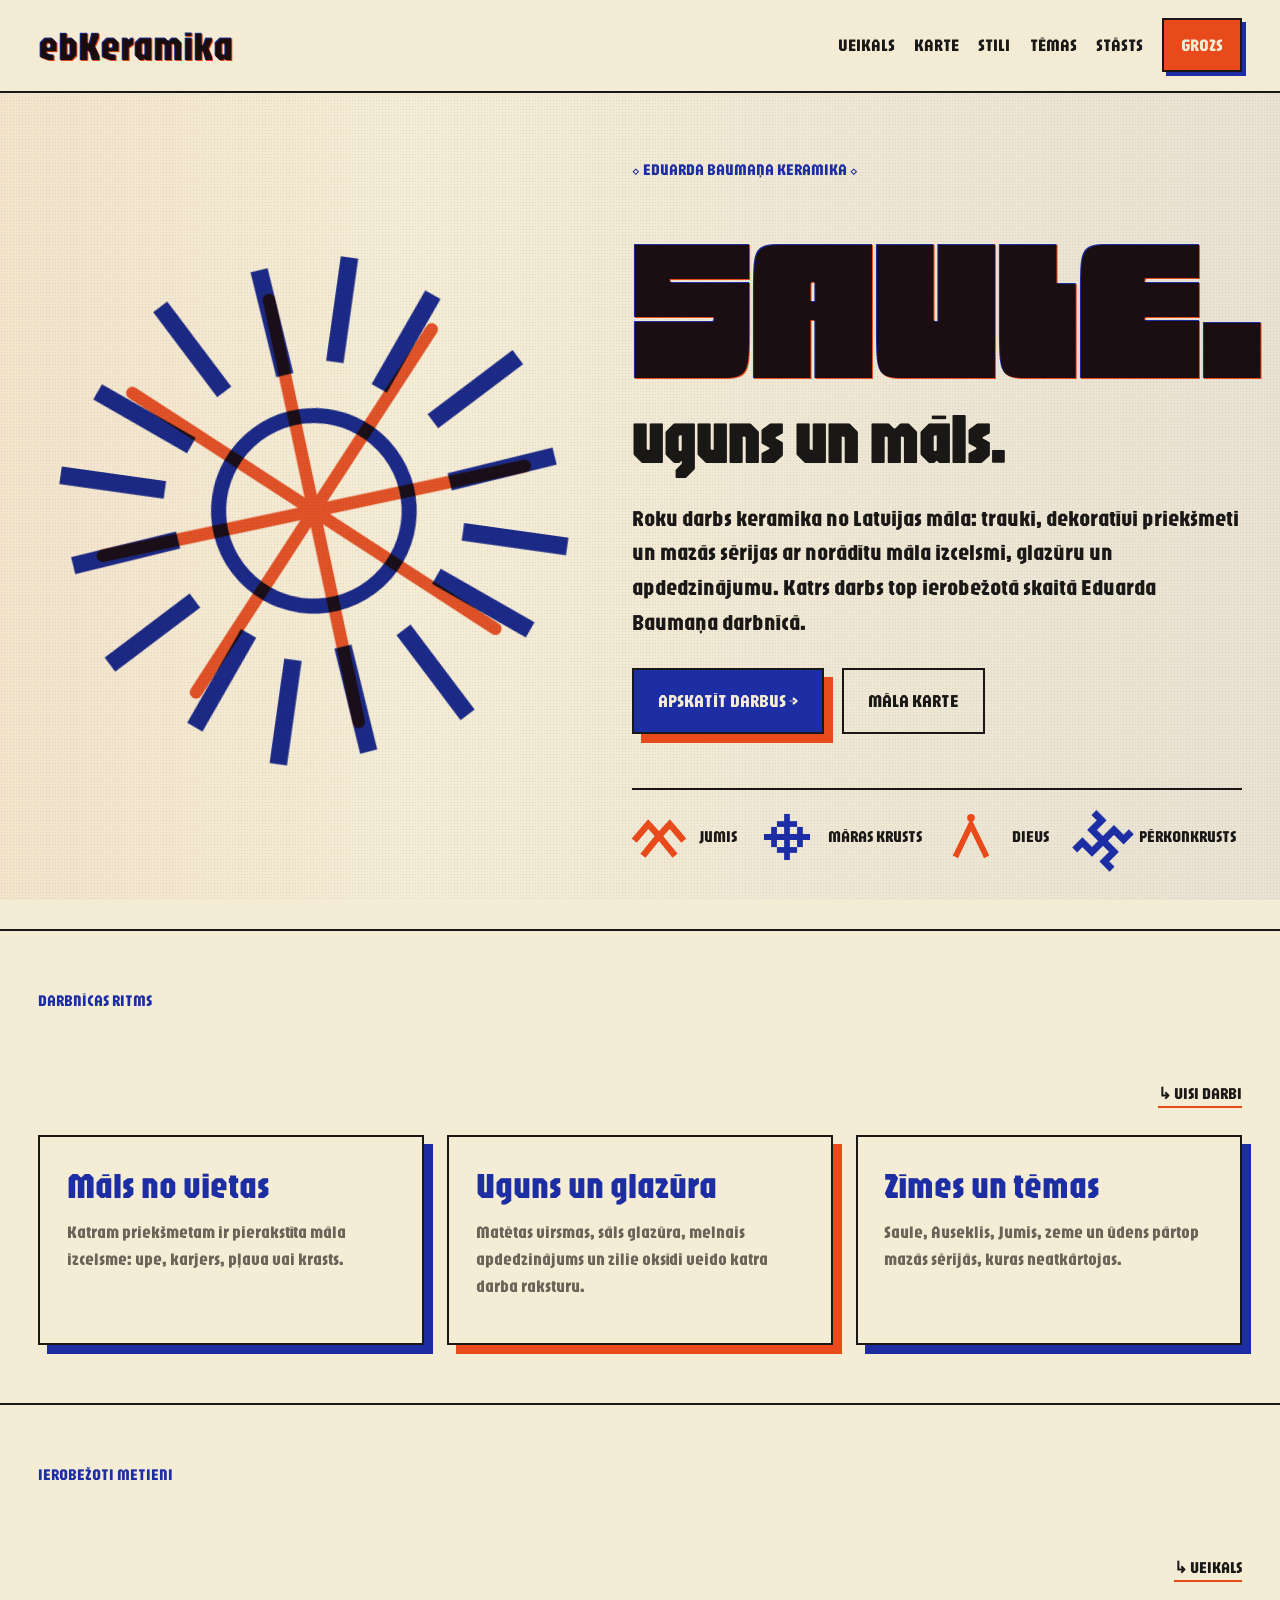
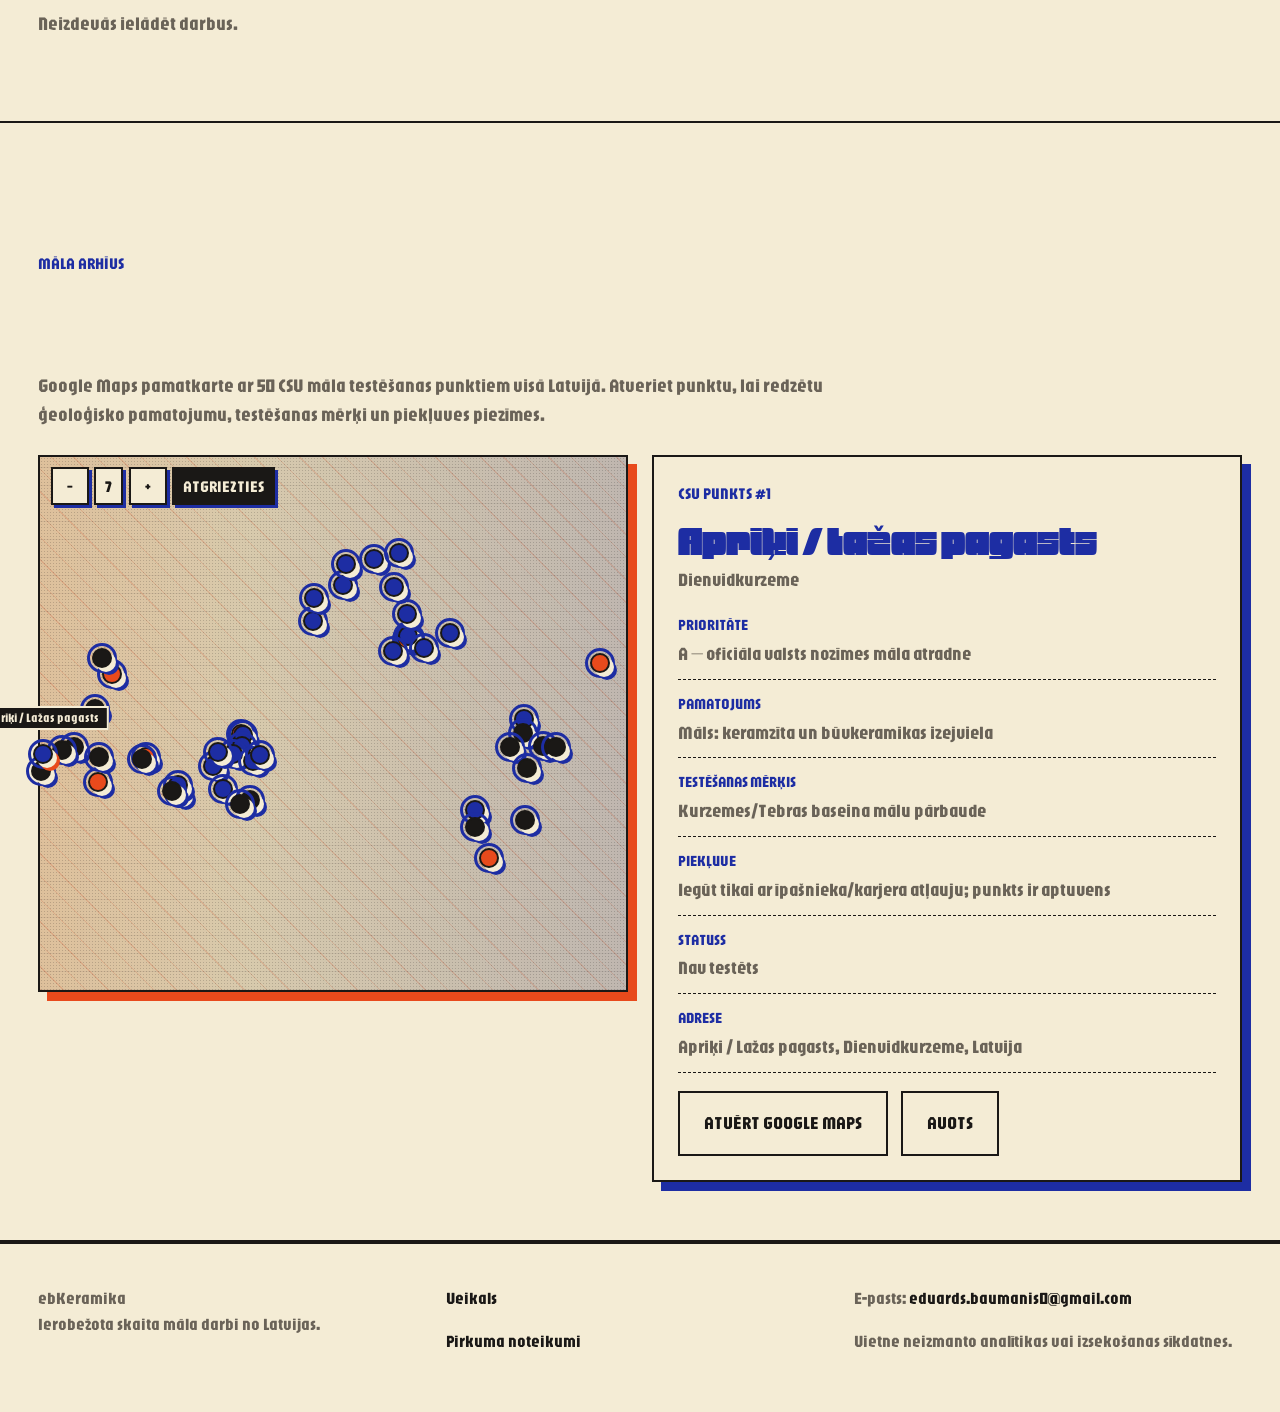
==== commit 6b8e665f: "normalization" ====
--- a/index.html
+++ b/index.html
@@ -5,7 +5,7 @@
   <meta name="viewport" content="width=device-width, initial-scale=1.0" />
   <title>ebKeramika | Roku darbs keramika no Latvijas māla</title>
   <meta name="description" content="Roku darbs keramika no Latvijas māla: trauki, dekoratīvi priekšmeti un mazās sērijas ar norādītu māla izcelsmi, glazūru un apdedzinājumu." />
-  <meta property="og:title" content="ebKERAMIKA – Roku darbs keramika no Latvijas māla" />
+  <meta property="og:title" content="ebKeramika – Roku darbs keramika no Latvijas māla" />
   <meta property="og:description" content="Keramikas darbi mazās sērijās ar norādītu māla izcelsmi, glazūru un apdedzinājumu." />
   <meta property="og:type" content="website" />
   <link rel="preconnect" href="https://fonts.googleapis.com">
@@ -229,7 +229,7 @@
   <footer class="site-footer">
     <div class="container footer-grid">
       <div>
-        <strong>ebKERAMIKA</strong>
+        <strong>ebKeramika</strong>
         <p>Ierobežota skaita māla darbi no Latvijas.</p>
       </div>
       <div>
